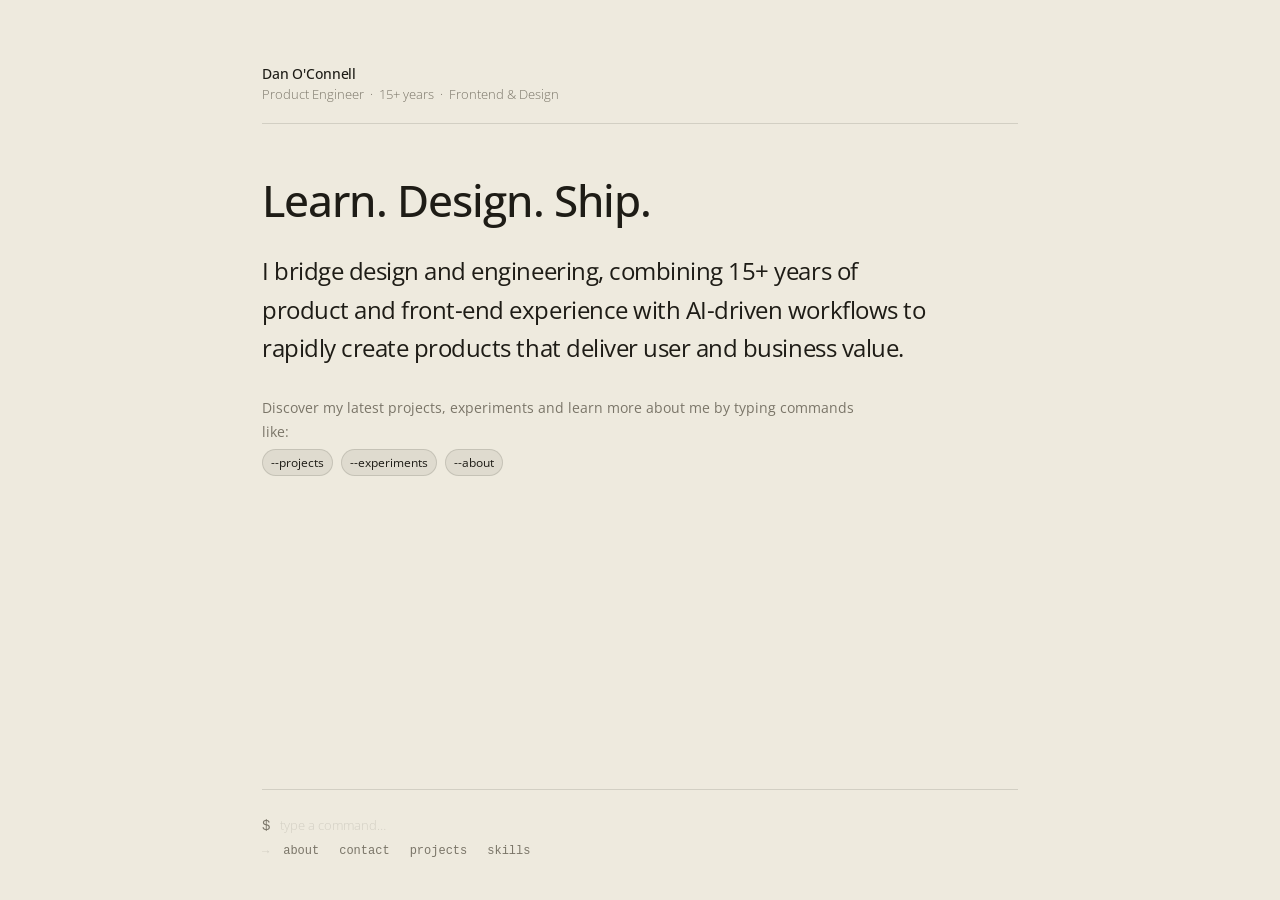
==== index.html @ a22f79bf "Initial commit Co-Authored-By: Claude Sonnet 4.6 (1M context) <noreply@anthropic.com>" ====
<!DOCTYPE html>
<html lang="en">
<head>
<meta charset="UTF-8">
<meta name="viewport" content="width=device-width, initial-scale=1.0">
<title>Dan O'Connell — Product Engineer</title>
<link rel="preconnect" href="https://fonts.googleapis.com">
<link rel="preconnect" href="https://fonts.gstatic.com" crossorigin>
<link href="https://fonts.googleapis.com/css2?family=Playfair+Display:ital,wght@0,400;1,400&family=Open+Sans:wght@300;400;500&display=block" rel="stylesheet">
<link rel="stylesheet" href="style.css">
</head>
<body>
<div id="app">

  <div id="content">
    <div id="site-header">
      <div class="h-name">Dan O'Connell</div>
      <div class="h-meta">Product Engineer &nbsp;·&nbsp; 15+ years &nbsp;·&nbsp; Frontend &amp; Design</div>
    </div>

    <!-- Intro — content injected from --intro.md via JS -->
    <div id="hero-text"></div>

    <!-- Revealed sections -->
    <div id="feed"></div>
  </div>

  <!-- Prompt — always at bottom -->
  <div id="prompt-section">
    <div class="prompt-row">
      <span class="prompt-chr">$</span>
      <input id="cmd-input" type="text" autocomplete="off" spellcheck="false" placeholder="type a command…">
    </div>
    <div class="prompt-sugs" id="prompt-sugs">
      <span class="arrow">→</span>
    </div>
  </div>

</div>

<script src="content.js"></script>
<script src="main.js"></script>
</body>
</html>
---- style.css ----
*, *::before, *::after { margin: 0; padding: 0; box-sizing: border-box; }

:root {
  --bg:        #eeeade;
  --ink:       #1e1c16;
  --ink-mid:   #7a7568;
  --ink-faint: rgba(30,28,22,0.13);
  --ink-ghost: rgba(30,28,22,0.07);
  --serif:     'Playfair Display', Georgia, serif;
  --sans:      'Open Sans', system-ui, sans-serif;
  --mono:      'Courier New', monospace;
}

html, body {
  height: 100%;
  overflow: hidden;
  background: var(--bg);
  color: var(--ink);
  font-family: var(--sans);
  -webkit-font-smoothing: antialiased;
}

/* ─── TYPOGRAPHY ──────────────────────────────────────────────── */

h1 {
  font-family: var(--sans);
  font-size: clamp(42px, 6vw, 44px);
  font-weight: 500;
  line-height: 1.1;
  letter-spacing: -0.02em;
  color: var(--ink);
  margin-bottom: 28px;
}

h2 {
  font-family: var(--sans);
  font-size: clamp(20px, 2.6vw, 24px);
  font-weight: 400;
  line-height: 1.6;
  letter-spacing: -0.02em;
  color: var(--ink);
  max-width: 680px;
  margin-bottom: 28px;
}

h2 em { font-style: italic; }

h3 {
  font-family: var(--sans);
  font-size: 11px;
  font-weight: 400;
  color: var(--ink-mid);
  letter-spacing: 0.08em;
  text-transform: uppercase;
  margin-top: 24px;
  margin-bottom: 8px;
}

h3:first-child { margin-top: 0; }

h4, h5, h6 {
  font-family: var(--sans);
  font-size: 13px;
  font-weight: 500;
  color: var(--ink);
  margin-bottom: 6px;
}

p {
  font-family: var(--sans);
  font-size: 14px;
  font-weight: 400;
  color: var(--ink-mid);
  line-height: 1.75;
  max-width: 620px;
}

blockquote {
  border-left: 2px solid var(--ink-faint);
  padding-left: 16px;
  margin-bottom: 24px;
}

blockquote p {
  color: var(--ink-mid);
  font-style: italic;
}

/* ─── ROOT LAYOUT ─────────────────────────────────────────────
   Single fixed-height column. Never grows beyond 100vh.       */
#app {
  height: 100vh;
  display: flex;
  flex-direction: column;
  max-width: 860px;
  width: 100%;
  margin: 0 auto;
  padding: 0 52px;
}

/* ─── CONTENT AREA ────────────────────────────────────────────
   Fills the space between header and prompt.
   Scrolls internally — never resizes the outer frame.         */
#content {
  flex: 1;
  min-height: 0;
  overflow-y: auto;
  display: flex;
  flex-direction: column;
  padding-top: 64px;
}

#content::-webkit-scrollbar { width: 0; }

/* ─── SITE HEADER ─────────────────────────────────────────── */
#site-header {
  flex-shrink: 0;
  min-height: 60px;
  border-bottom: 1px solid var(--ink-faint);
  padding: 0 0 20px;
}

.h-name { font-size: 14px; font-weight: 500; letter-spacing: -0.01em; }
.h-meta { font-size: 13px; font-weight: 300; color: var(--ink-mid); margin-top: 2px; }

/* ─── HERO TEXT ───────────────────────────────────────────────
   Fills remaining content space, sits at the top.             */
#hero-text {
  flex: 1;
  display: flex;
  flex-direction: column;
  justify-content: flex-start;
  padding: 52px 0 32px;
}

/* ─── FEED ────────────────────────────────────────────────────
   Sections append here as commands run.                        */
#feed {
  display: none;
  flex-direction: column;
  gap: 72px;
  padding: 48px 0 40px;
}

#feed.active { display: flex; }

.entry { opacity: 1; }

.entry-prompt {
  font-family: var(--mono);
  font-size: 13px;
  color: var(--ink-mid);
  margin-bottom: 28px;
  display: flex;
  gap: 8px;
}

.entry-prompt .chr { color: var(--ink-faint); }
.entry-prompt .cmd { color: var(--ink); }

/* ─── PROMPT SECTION ──────────────────────────────────────────
   Always at the bottom. Generous padding so it breathes.      */
#prompt-section {
  flex-shrink: 0;
  border-top: 1px solid var(--ink-faint);
  padding: 28px 0 40px;
}

.prompt-row {
  display: flex;
  align-items: center;
  gap: 10px;
  margin-bottom: 10px;
}

.prompt-chr {
  font-family: var(--mono);
  font-size: 14px;
  color: var(--ink-mid);
  user-select: none;
  flex-shrink: 0;
}

#cmd-input {
  flex: 1;
  background: none;
  border: none;
  outline: none;
  font-family: var(--mono);
  font-size: 14px;
  color: var(--ink);
  caret-color: var(--ink);
  min-width: 0;
}

#cmd-input::placeholder {
  font-family: var(--sans);
  font-size: 13px;
  font-weight: 300;
  color: var(--ink-faint);
}

.prompt-sugs {
  display: flex;
  align-items: center;
  font-family: var(--mono);
  font-size: 12px;
}

.prompt-sugs .arrow {
  color: var(--ink-faint);
  margin-right: 14px;
  user-select: none;
}

.sug {
  all: unset;
  cursor: pointer;
  font-family: var(--mono);
  font-size: 12px;
  color: var(--ink-mid);
  margin-right: 20px;
  padding-bottom: 1px;
  border-bottom: 1px solid transparent;
  transition: color 0.15s, border-color 0.15s;
}

.sug:hover { color: var(--ink); border-bottom-color: var(--ink-mid); }

.sug.used {
  color: var(--ink-faint);
  pointer-events: none;
  text-decoration: line-through;
  text-decoration-color: var(--ink-faint);
}

/* --command links in prose */
.cmd-chip {
  background-color: var(--ink-ghost);
  border: 1px solid var(--ink-faint);
  color: var(--ink);
  display: inline-flex;
  border-radius: 24px;
  font-family: var(--sans);
  font-size: 12px;
  margin: 4px 8px 0 0;
  padding: 2px 8px;
  cursor: pointer;
  transition: color 0.15s, border-color 0.15s;
}


/* ─── ANIMATIONS ──────────────────────────────────────────── */
@keyframes fadeIn {
  from { opacity: 0; transform: translateY(5px); }
  to   { opacity: 1; transform: none; }
}

.anim { opacity: 0; animation: fadeIn 0.4s ease forwards; }

@keyframes pulse { 0%,100%{opacity:1} 50%{opacity:0.3} }

/* ─── CONTENT LAYOUT ──────────────────────────────────────── */
.rows { border-top: 1px solid var(--ink-faint); }

.row {
  display: grid;
  grid-template-columns: 1fr auto;
  gap: 16px;
  padding: 13px 0;
  border-bottom: 1px solid var(--ink-faint);
  align-items: start;
}

.row .left  { font-size: 14px; font-weight: 400; color: var(--ink); }
.row .sub   { font-size: 13px; font-weight: 300; color: var(--ink-mid); margin-top: 3px; line-height: 1.6; }
.row .right { font-size: 13px; font-weight: 300; color: var(--ink-mid); white-space: nowrap; padding-top: 1px; }

.tags { display: flex; flex-wrap: wrap; gap: 4px; margin-top: 8px; }
.tag  { font-size: 11px; color: var(--ink-mid); border: 1px solid var(--ink-faint); padding: 1px 6px; border-radius: 2px; }

/* h3 (skill group label) followed by a table gets equal-column rows */
h3 + .rows .row { grid-template-columns: 1fr 1fr; }
h3 + .rows .row .right {
  padding-left: 16px;
  border-left: 1px solid var(--ink-faint);
  white-space: normal;
  font-size: 14px;
  padding-top: 0;
}

.img-grid { display: grid; grid-template-columns: 1fr 1fr; gap: 14px; margin-bottom: 28px; }

.img-wrap {
  aspect-ratio: 4/3;
  overflow: hidden;
  border-radius: 5px;
  background: var(--ink-ghost);
  margin-bottom: 10px;
}

.img-wrap img {
  width: 100%; height: 100%; object-fit: cover; display: block;
  filter: saturate(0.88); transition: filter 0.3s;
}

.img-wrap img:hover { filter: saturate(1.05); }
.img-title { font-size: 13px; font-weight: 400; color: var(--ink); }
.img-meta  { font-size: 12px; font-weight: 300; color: var(--ink-mid); margin-top: 2px; }

.contact-rows { border-top: 1px solid var(--ink-faint); }
.contact-row {
  display: grid;
  grid-template-columns: 90px 1fr;
  gap: 16px;
  padding: 12px 0;
  border-bottom: 1px solid var(--ink-faint);
  align-items: baseline;
}
.ck { font-size: 13px; font-weight: 300; color: var(--ink-mid); }
.cv { font-size: 14px; font-weight: 400; color: var(--ink); text-decoration: none; }
.cv:hover { text-decoration: underline; text-underline-offset: 3px; }

.avail { margin-top: 20px; display: flex; align-items: center; gap: 8px; font-size: 13px; font-weight: 300; color: #3a7a5a; }
.avail-dot { width: 6px; height: 6px; border-radius: 50%; background: #3a7a5a; flex-shrink: 0; animation: pulse 2s ease-in-out infinite; }
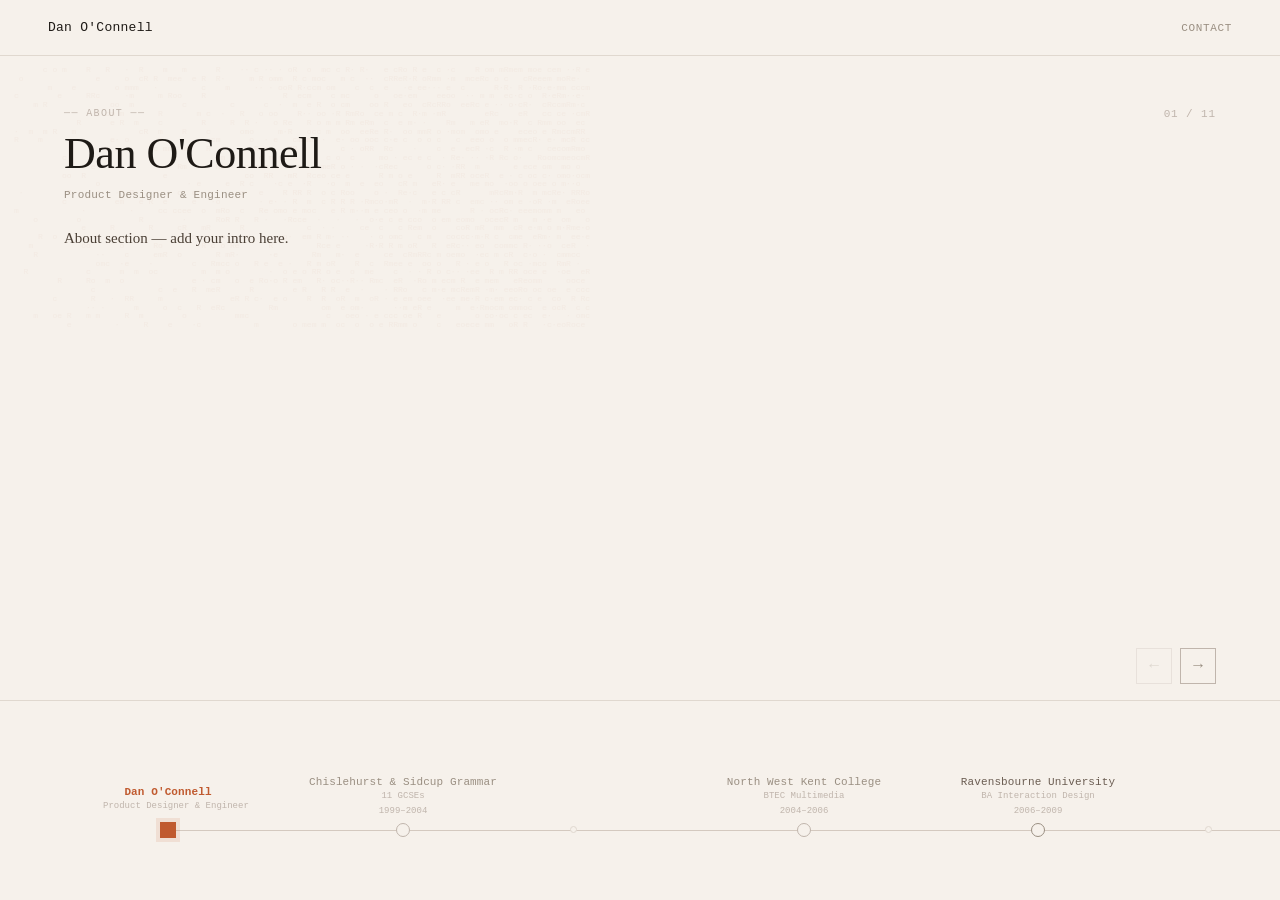
==== commit 6f0d45b2: "Rename theme-ascii to index.html, remove unused files Co-Authored-By: Claude Sonnet 4.6 (1M context)" ====
--- a/index.html
+++ b/index.html
@@ -3,42 +3,1010 @@
 <head>
 <meta charset="UTF-8">
 <meta name="viewport" content="width=device-width, initial-scale=1.0">
-<title>Dan O'Connell — Product Engineer</title>
-<link rel="preconnect" href="https://fonts.googleapis.com">
-<link rel="preconnect" href="https://fonts.gstatic.com" crossorigin>
-<link href="https://fonts.googleapis.com/css2?family=Playfair+Display:ital,wght@0,400;1,400&family=Open+Sans:wght@300;400;500&display=block" rel="stylesheet">
-<link rel="stylesheet" href="style.css">
+<title>Portfolio — Career Timeline</title>
+<style>
+* { box-sizing: border-box; margin: 0; padding: 0; }
+
+body {
+  font-family: 'Courier New', Courier, monospace;
+  background: #f6f1eb;
+  color: #1e1a16;
+  height: 100dvh;
+  display: flex;
+  flex-direction: column;
+  overflow: hidden;
+  transition: background 0.5s ease;
+}
+
+/* ─────────────────────────── HEADER ─────────────────────────── */
+
+.site-header {
+  display: flex;
+  align-items: center;
+  justify-content: space-between;
+  padding: 0 48px;
+  height: 56px;
+  border-bottom: 1px solid #e0d8cf;
+  background: #f6f1eb;
+  flex-shrink: 0;
+}
+.header-name {
+  font-family: 'Courier New', Courier, monospace;
+  font-size: 13px;
+  font-weight: 400;
+  letter-spacing: 0.02em;
+  color: #1e1a16;
+}
+.header-nav { display: flex; gap: 28px; }
+.header-nav a {
+  font-family: 'Courier New', Courier, monospace;
+  font-size: 11px;
+  color: #9a8f82;
+  text-decoration: none;
+  text-transform: uppercase;
+  letter-spacing: 0.06em;
+  transition: color 0.15s;
+}
+.header-nav a:hover { color: #c05a2f; }
+
+/* ─────────────────────────── CONTENT AREA ─────────────────────────── */
+
+.content-area {
+  flex: 1;
+  position: relative;
+  min-height: 0;
+  overflow: hidden;
+  background: #f6f1eb;
+  transition: background 0.5s ease;
+}
+
+/* ─────────────────────────── CONTENT PANE ─────────────────────────── */
+
+.content-pane {
+  position: relative;
+  z-index: 1;
+  height: 100%;
+  display: flex;
+  flex-direction: column;
+  justify-content: flex-start;
+  padding: 52px 64px 24px;
+  overflow: hidden;
+}
+
+.ascii-texture {
+  position: absolute;
+  top: 0;
+  left: 0;
+  right: 0;
+  bottom: 0;
+  opacity: 0.04;
+  color: #c05a2f;
+  font-family: 'Courier New', Courier, monospace;
+  font-size: 8px;
+  line-height: 1.1;
+  pointer-events: none;
+  z-index: 0;
+  overflow: hidden;
+  white-space: pre;
+  padding: 10px 14px;
+}
+
+.content-inner {
+  position: relative;
+  z-index: 1;
+}
+
+/* Milestone counter — top-right of content area */
+.milestone-counter {
+  position: absolute;
+  top: 52px;
+  right: 64px;
+  font-family: 'Courier New', Courier, monospace;
+  font-size: 11px;
+  color: #c0b5ac;
+  letter-spacing: 0.08em;
+  z-index: 2;
+  pointer-events: none;
+}
+
+/* Full-frame ASCII flash overlay */
+.ascii-flash {
+  position: absolute;
+  inset: 0;
+  z-index: 20;
+  font-family: 'Courier New', Courier, monospace;
+  font-size: 8px;
+  line-height: 1.1;
+  white-space: pre;
+  padding: 10px 14px;
+  color: #c05a2f;
+  opacity: 0;
+  pointer-events: none;
+  transition: opacity 0.07s ease;
+  overflow: hidden;
+}
+
+/* Category tag */
+.content-category {
+  font-family: 'Courier New', Courier, monospace;
+  font-size: 10px;
+  color: #c0b5ac;
+  letter-spacing: 0.14em;
+  text-transform: uppercase;
+  margin-bottom: 12px;
+}
+
+.content-parent {
+  font-family: 'Courier New', Courier, monospace;
+  font-size: 11px;
+  text-transform: uppercase;
+  letter-spacing: 0.09em;
+  color: #c05a2f;
+  margin-bottom: 14px;
+}
+
+.content-title {
+  font-family: Georgia, 'Times New Roman', serif;
+  font-size: 44px;
+  font-weight: 400;
+  letter-spacing: -0.01em;
+  line-height: 1.05;
+  color: #1e1a16;
+}
+
+.content-meta {
+  font-family: 'Courier New', Courier, monospace;
+  font-size: 11px;
+  color: #9a8f82;
+  margin-top: 12px;
+  letter-spacing: 0.02em;
+}
+
+.content-summary {
+  font-family: Georgia, 'Times New Roman', serif;
+  font-size: 15px;
+  color: #4a3f35;
+  line-height: 1.8;
+  margin-top: 24px;
+  max-width: 560px;
+}
+
+/* ─────────────────────────── TIMELINE NAV ─────────────────────────── */
+
+.timeline-nav {
+  display: flex;
+  justify-content: flex-end;
+  gap: 8px;
+  padding: 0 64px 16px;
+  flex-shrink: 0;
+  background: #f6f1eb;
+}
+
+.nav-btn {
+  width: 36px;
+  height: 36px;
+  border: 1px solid #c0b5ac;
+  background: none;
+  cursor: pointer;
+  font-family: 'Courier New', Courier, monospace;
+  font-size: 16px;
+  color: #9a8f82;
+  border-radius: 0;
+  display: flex;
+  align-items: center;
+  justify-content: center;
+  transition: border-color 0.15s, color 0.15s;
+  line-height: 1;
+}
+.nav-btn:hover:not(:disabled) { border-color: #c05a2f; color: #c05a2f; }
+.nav-btn:disabled { opacity: 0.25; cursor: default; }
+
+/* ─────────────────────────── TIMELINE PANE ─────────────────────────── */
+
+.timeline-pane {
+  height: 200px;
+  border-top: 1px solid #e0d8cf;
+  background: #f6f1eb;
+  flex-shrink: 0;
+  overflow: hidden;
+  display: flex;
+}
+
+.ov-scroll {
+  flex: 1;
+  overflow-x: auto;
+  overflow-y: hidden;
+  padding: 0 calc(100vw - 240px) 0 160px;
+  display: flex;
+  align-items: center;
+  scrollbar-width: thin;
+  scrollbar-color: #e0d8cf transparent;
+}
+.ov-scroll::-webkit-scrollbar { height: 4px; }
+.ov-scroll::-webkit-scrollbar-track { background: transparent; }
+.ov-scroll::-webkit-scrollbar-thumb { background: #e0d8cf; border-radius: 0; }
+
+/*
+  LABEL_H = 60px, DOT_RADIUS = 7px → LINE_Y = 67px
+*/
+.ov-track {
+  display: flex;
+  align-items: flex-start;
+  position: relative;
+  min-width: max-content;
+}
+
+.ov-track::before {
+  content: '';
+  position: absolute;
+  top: 67px;
+  left: 0; right: 0;
+  height: 1px;
+  background: #d4c9bf;
+}
+
+.ov-gap { width: 220px; flex-shrink: 0; }
+.ov-gap--sub { width: 160px; }
+
+.ov-col {
+  display: flex;
+  flex-direction: column;
+  align-items: center;
+  padding-top: 60px;
+  position: relative;
+  cursor: pointer;
+}
+.ov-col:hover .node-name { color: #1e1a16; }
+
+.node-above {
+  position: absolute;
+  top: 0;
+  height: 60px;
+  width: max-content;
+  max-width: 160px;
+  display: flex;
+  flex-direction: column;
+  justify-content: flex-end;
+  align-items: center;
+  padding-bottom: 7px;
+  text-align: center;
+  pointer-events: none;
+}
+
+.node-name {
+  font-family: 'Courier New', Courier, monospace;
+  font-size: 11px;
+  font-weight: 400;
+  color: #3a3028;
+  white-space: nowrap;
+  transition: color 0.15s;
+  line-height: 1.2;
+  letter-spacing: 0.01em;
+}
+.node-name.minor  { color: #9a8f82; }
+.node-name.medium { color: #6b5d52; }
+.node-name.sub    { font-weight: 400; color: #c0b5ac; font-size: 10px; }
+
+.node-tagline {
+  font-family: 'Courier New', Courier, monospace;
+  font-size: 9px;
+  color: #c0b5ac;
+  margin-top: 2px;
+  line-height: 1.3;
+  text-align: center;
+  max-width: 130px;
+  white-space: nowrap;
+}
+
+.node-years {
+  font-family: 'Courier New', Courier, monospace;
+  font-size: 9px;
+  color: #c0b5ac;
+  margin-top: 3px;
+  white-space: nowrap;
+}
+
+/* ── Progress line ── */
+
+.track-progress {
+  position: absolute;
+  top: 67px;
+  left: 0;
+  height: 1px;
+  width: 0;
+  background: #c05a2f;
+  border-radius: 0;
+  transition: width 0.55s cubic-bezier(0.16, 1, 0.3, 1);
+  pointer-events: none;
+  z-index: 2;
+}
+
+/* ── Dots ── */
+
+.ov-dot {
+  width: 14px; height: 14px;
+  border-radius: 50%;
+  background: #f6f1eb;
+  border: 1.5px solid #c0b5ac;
+  z-index: 1;
+  flex-shrink: 0;
+  transition: border-color 0.15s, background 0.15s, box-shadow 0.15s, border-radius 0.15s;
+}
+.ov-dot.medium { border-color: #9a8f82; }
+.ov-dot.major {
+  width: 16px; height: 16px;
+  border-color: #6b5d52;
+  border-width: 2px;
+  margin-top: -1px;
+}
+.ov-dot.sub {
+  width: 7px; height: 7px;
+  border-color: #e0d8cf;
+  margin-top: 3px;
+}
+
+/* ── Active state ── */
+
+.ov-dot.active {
+  background: #c05a2f !important;
+  border-color: #c05a2f !important;
+  box-shadow: 0 0 0 4px rgba(192, 90, 47, 0.12);
+}
+.ov-dot.sub.active {
+  background: #c05a2f !important;
+  border-color: #c05a2f !important;
+  box-shadow: 0 0 0 3px rgba(192, 90, 47, 0.10);
+}
+.ov-dot.major.active {
+  border-radius: 0 !important;
+}
+.ov-col.active .node-name { color: #c05a2f !important; font-weight: 600; }
+
+/* ── Sub-node: label hidden until hover or active ── */
+
+.ov-col--sub .node-above {
+  opacity: 0;
+  transition: opacity 0.15s;
+}
+.ov-col--sub:hover .node-above,
+.ov-col--sub.active .node-above { opacity: 1; }
+
+/* ─────────────────────────── OVERLAY ─────────────────────────── */
+
+.overlay {
+  position: fixed; inset: 0;
+  background: #f6f1eb;
+  z-index: 100;
+  display: flex; flex-direction: column;
+  transform: translateY(100%);
+  transition: transform 0.35s cubic-bezier(0.16, 1, 0.3, 1);
+}
+.overlay.open { transform: translateY(0); }
+.overlay-header {
+  padding: 24px 48px;
+  border-bottom: 1px solid #e0d8cf;
+  display: flex; align-items: center; gap: 20px;
+  flex-shrink: 0;
+}
+.ol-back {
+  background: none;
+  border: none;
+  font-family: 'Courier New', Courier, monospace;
+  font-size: 12px;
+  color: #9a8f82;
+  cursor: pointer;
+  transition: color 0.15s;
+  text-transform: uppercase;
+  letter-spacing: 0.05em;
+}
+.ol-back:hover { color: #c05a2f; }
+.ol-title {
+  font-family: Georgia, 'Times New Roman', serif;
+  font-size: 22px;
+  font-weight: 400;
+  color: #1e1a16;
+}
+.overlay-body { flex: 1; padding: 48px; max-width: 760px; overflow-y: auto; }
+.ol-parent {
+  font-family: 'Courier New', Courier, monospace;
+  font-size: 11px;
+  text-transform: uppercase;
+  letter-spacing: 0.08em;
+  color: #c05a2f;
+  margin-bottom: 20px;
+}
+.ol-brief {
+  font-family: Georgia, 'Times New Roman', serif;
+  font-size: 16px;
+  color: #4a3f35;
+  line-height: 1.8;
+}
+
+/* ─────────────────────────── MOBILE ─────────────────────────── */
+
+@media (max-width: 768px) {
+  .milestone-counter { display: none; }
+  .content-pane { padding: 40px 24px 24px; justify-content: flex-start; height: 100%; }
+  .timeline-nav { padding: 0 24px 12px; }
+  .content-title { font-size: 28px; }
+  .timeline-pane { height: auto; min-height: 180px; }
+  .ov-scroll { padding: 0 calc(100dvw - 240px) 0 160px; }
+  .site-header { padding: 0 24px; }
+  .overlay-body { padding: 32px 24px; }
+  .overlay-header { padding: 18px 24px; }
+}
+</style>
 </head>
 <body>
-<div id="app">
-
-  <div id="content">
-    <div id="site-header">
-      <div class="h-name">Dan O'Connell</div>
-      <div class="h-meta">Product Engineer &nbsp;·&nbsp; 15+ years &nbsp;·&nbsp; Frontend &amp; Design</div>
-    </div>
-
-    <!-- Intro — content injected from --intro.md via JS -->
-    <div id="hero-text"></div>
-
-    <!-- Revealed sections -->
-    <div id="feed"></div>
+
+<!-- ─── HEADER ─── -->
+<header class="site-header">
+  <div class="header-name">Dan O'Connell</div>
+  <nav class="header-nav">
+    <a href="#">Contact</a>
+  </nav>
+</header>
+
+<!-- ─── CONTENT AREA ─── -->
+<div class="content-area">
+
+  <!-- Milestone counter -->
+  <div class="milestone-counter" id="milestone-counter">01 / 11</div>
+
+  <!-- Content pane -->
+  <div class="content-pane" id="content-pane">
+    <pre class="ascii-texture" id="ascii-texture"></pre>
+    <div class="content-inner" id="content-inner"></div>
   </div>
 
-  <!-- Prompt — always at bottom -->
-  <div id="prompt-section">
-    <div class="prompt-row">
-      <span class="prompt-chr">$</span>
-      <input id="cmd-input" type="text" autocomplete="off" spellcheck="false" placeholder="type a command…">
-    </div>
-    <div class="prompt-sugs" id="prompt-sugs">
-      <span class="arrow">→</span>
-    </div>
+</div>
+
+<!-- ─── TIMELINE NAV ─── -->
+<div class="timeline-nav">
+  <button class="nav-btn" id="btn-prev" onclick="prev()" aria-label="Previous">←</button>
+  <button class="nav-btn" id="btn-next" onclick="next()" aria-label="Next">→</button>
+</div>
+
+<!-- ─── TIMELINE PANE ─── -->
+<div class="timeline-pane">
+  <div class="ov-scroll" id="ov-scroll">
+    <div class="ov-track" id="ov-track"></div>
   </div>
-
 </div>
 
-<script src="content.js"></script>
-<script src="main.js"></script>
+<!-- ─── OVERLAY ─── -->
+<div class="overlay" id="overlay">
+  <div class="overlay-header">
+    <button class="ol-back" onclick="closeOverlay()">← Back</button>
+    <span class="ol-title" id="ol-title"></span>
+  </div>
+  <div class="overlay-body">
+    <div class="ol-parent" id="ol-parent"></div>
+    <p class="ol-brief" id="ol-brief"></p>
+  </div>
+</div>
+
+<script>
+const milestones = [
+  {
+    id: 'about',
+    label: 'Dan O\'Connell', years: '', type: 'major',
+    tagline: 'Product Designer & Engineer',
+    summary: 'About section — add your intro here.',
+    projects: []
+  },
+  {
+    id: 'school',
+    label: 'Chislehurst & Sidcup Grammar', years: '1999–2004', type: 'minor',
+    tagline: '11 GCSEs',
+    summary: 'Chislehurst and Sidcup Grammar School, Sidcup, London. 11 GCSEs.',
+    projects: [
+      {
+        id: 'school-p1',
+        label: 'Creative & hands-on subjects', year: '1999–2004',
+        brief: 'Realised I preferred creative subjects and hands-on learning over more academic ones — an early signal of where things were heading.'
+      }
+    ]
+  },
+  {
+    id: 'college',
+    label: 'North West Kent College', years: '2004–2006', type: 'minor',
+    tagline: 'BTEC Multimedia',
+    summary: 'North West Kent College, Dartford, Kent. BTEC Multimedia — first real exposure to web design, motion graphics, and digital production.',
+    projects: []
+  },
+  {
+    id: 'uni',
+    label: 'Ravensbourne University', years: '2006–2009', type: 'medium',
+    tagline: 'BA Interaction Design',
+    summary: 'Ravensbourne University, Greenwich, London. BA Interaction Design — where design thinking and web craft came together properly for the first time.',
+    projects: [
+      {
+        id: 'uni-p1',
+        label: 'Arduino tinkering', year: '2006–2009',
+        brief: 'Got a hankering for hands-on making — built projects with Arduino including an interactive musical instrument and a giant physical/digital game of Pong.'
+      }
+    ]
+  },
+  {
+    id: 'internship',
+    label: 'Nebulo Strata', years: '2010', type: 'minor',
+    tagline: 'Web Designer',
+    summary: 'Web designer at Nebulo Strata, Sandling, Kent. First professional role — real briefs, real clients, real deadlines.',
+    projects: [
+      {
+        id: 'internship-p1',
+        label: 'WordPress for small businesses', year: '2010',
+        brief: 'Learned to design and develop WordPress sites for small businesses — first time building things that real people and real organisations actually depended on.'
+      }
+    ]
+  },
+  {
+    id: 'job1',
+    label: 'Bostock & Pollitt', years: '2010–2012', type: 'medium',
+    tagline: 'Front End Developer',
+    summary: 'First full-time frontend role in London. Building and shipping for real products in a fast-moving environment.',
+    projects: [
+      {
+        id: 'job1-p1',
+        label: 'Working with bigger clients', year: '2010–2012',
+        brief: 'Learned to work with larger enterprise clients like BT — navigating bigger stakeholder structures, longer feedback cycles, and higher-stakes deliverables.'
+      },
+      {
+        id: 'job1-p2',
+        label: 'Responsive design', year: '2010–2012',
+        brief: 'Adopted responsive design at a time when it was genuinely innovative — fluid grids, media queries, and device-agnostic thinking before it became the default.'
+      }
+    ]
+  },
+  {
+    id: 'job2',
+    label: 'Jamie Oliver', years: '2012–2013', type: 'medium',
+    tagline: 'Front End Developer / Designer',
+    summary: 'Straddling the line between design and development — building interfaces and shaping the visual direction behind them.',
+    projects: []
+  },
+  {
+    id: 'freelance',
+    label: 'Freelance', years: '2013–2014', type: 'minor',
+    tagline: 'Design & Development',
+    summary: 'Independent design and development work across London. Varied engagements — the freedom and accountability of owning the full thing.',
+    projects: []
+  },
+  {
+    id: 'bijenkorf',
+    label: 'de Bijenkorf', years: '2014–2018', type: 'major',
+    tagline: 'UX Engineer',
+    summary: 'UX Engineer at de Bijenkorf, Amsterdam — one of the Netherlands\' most iconic department store brands. Working at the intersection of design systems, UX, and frontend engineering.',
+    projects: [
+      {
+        id: 'bijenkorf-p1',
+        label: 'Scrum & project management', year: '2014–2018',
+        brief: 'Learned project management methodologies including Scrum — first real experience working within structured agile cycles and cross-functional product teams.'
+      },
+      {
+        id: 'bijenkorf-p2',
+        label: 'Scaling up the product', year: '2014–2018',
+        brief: 'Experienced the product scaling significantly — growing in complexity, user base, and team size, and learning how to design and build systems that hold up under that pressure.'
+      },
+      {
+        id: 'bijenkorf-p3',
+        label: 'Design systems', year: '2014–2018',
+        brief: 'First deep involvement in design systems thinking — building shared patterns and components that scaled across teams and reduced duplication across the product.'
+      }
+    ]
+  },
+  {
+    id: 'wpp',
+    label: 'WPP', years: '2018–Present', type: 'major',
+    tagline: 'Product Designer',
+    summary: 'Product Designer at WPP, across Eindhoven, Netherlands and London. Working within one of the world\'s largest creative organisations on product design at scale.',
+    projects: [
+      {
+        id: 'wpp-p1',
+        label: 'Startup to acquisition', year: '2018–Present',
+        brief: 'Joined as sole designer at a startup and helped build it to a point where it was successfully acquired by WPP — experiencing the full arc from scrappy to scaled.'
+      },
+      {
+        id: 'wpp-p2',
+        label: 'Larger design org', year: '2018–Present',
+        brief: 'Transitioned into working as part of a larger design organisation — adapting to new structures, collaborative rituals, and the challenge of staying aligned at scale.'
+      },
+      {
+        id: 'wpp-p3',
+        label: 'AI & engineering crossover', year: '2018–Present',
+        brief: 'Leaned into the intersection of design, AI, and engineering — adopting new AI tooling early and applying a strong technical foundation to shape how the team builds and ships.'
+      }
+    ]
+  },
+  {
+    id: 'opportunity',
+    label: 'What\'s Next', years: '2026', type: 'major',
+    tagline: 'Open to new opportunities',
+    summary: 'Looking for a new opportunity — add details about what you\'re looking for here.',
+    projects: []
+  }
+];
+
+// ─── Category + background mapping ───
+
+const MILESTONE_CATEGORY = {
+  about:       'ABOUT',
+  school:      'EDUCATION',
+  college:     'EDUCATION',
+  uni:         'EDUCATION',
+  internship:  'WORK',
+  job1:        'WORK',
+  job2:        'WORK',
+  freelance:   'FREELANCE',
+  bijenkorf:   'WORK',
+  wpp:         'WORK',
+  opportunity: 'OPEN TO WORK'
+};
+
+const CATEGORY_BG = {
+  'ABOUT':        '#f6f1eb',
+  'EDUCATION':    '#f0ece5',
+  'WORK':         '#f4ede2',
+  'FREELANCE':    '#f7f3ec',
+  'OPEN TO WORK': '#f2ebe0'
+};
+
+// ─── ASCII texture generation ───
+
+function generateAsciiTexture() {
+  const chars = ['o', 'e', 'm', 'R', 'c', '·'];
+  const width = 120;
+  const rows = 30;
+  let result = '';
+  for (let r = 0; r < rows; r++) {
+    let line = '';
+    for (let c = 0; c < width; c++) {
+      // Sparse on the left, denser toward the right
+      const density = 0.08 + (c / width) * 0.62;
+      line += Math.random() < density
+        ? chars[Math.floor(Math.random() * chars.length)]
+        : ' ';
+    }
+    result += line + '\n';
+  }
+  return result;
+}
+
+document.getElementById('ascii-texture').textContent = generateAsciiTexture();
+
+// ─── Dense ASCII for full-frame flash ───
+
+function generateAsciiFlash() {
+  const chars = ['o','e','m','R','c','·','#','%','&','+','~','/','\\'];
+  const width = 150, rows = 45;
+  let out = '';
+  for (let r = 0; r < rows; r++) {
+    let line = '';
+    for (let c = 0; c < width; c++) {
+      line += chars[Math.floor(Math.random() * chars.length)];
+    }
+    out += line + '\n';
+  }
+  return out;
+}
+
+function triggerAsciiFlash(targetBg, callback) {
+  document.querySelectorAll('.ascii-flash').forEach(el => el.remove());
+  const area = document.querySelector('.content-area');
+  const flash = document.createElement('div');
+  flash.className = 'ascii-flash';
+  flash.style.background = targetBg;
+  flash.textContent = generateAsciiFlash();
+  area.appendChild(flash);
+
+  requestAnimationFrame(() => {
+    flash.style.opacity = '1';
+    setTimeout(() => {
+      if (callback) callback();
+      setTimeout(() => {
+        flash.style.opacity = '0';
+        setTimeout(() => flash.remove(), 120);
+      }, 80);
+    }, 90);
+  });
+}
+
+// ─── Background + counter + category updates ───
+
+function updateBackground(milestone) {
+  const cat = MILESTONE_CATEGORY[milestone.id] || 'WORK';
+  const bg  = CATEGORY_BG[cat] || '#f6f1eb';
+  document.body.style.background = bg;
+  document.querySelector('.content-area').style.background    = bg;
+  document.querySelector('.site-header').style.background     = bg;
+  document.querySelector('.timeline-pane').style.background   = bg;
+  document.querySelector('.timeline-nav').style.background    = bg;
+}
+
+function updateCounter(milestone) {
+  const el = document.getElementById('milestone-counter');
+  if (!el) return;
+  const idx   = milestones.indexOf(milestone) + 1;
+  const total = milestones.length;
+  const text  = `${String(idx).padStart(2,'0')} / ${String(total).padStart(2,'0')}`;
+  scramble(el, text, 180);
+}
+
+// ─── ASCII dissolve / scramble transition ───
+
+function scramble(element, newText, duration) {
+  const noiseChars = '!@#$%&*·░▒▓';
+  const totalFrames = 14;
+  const frameInterval = duration / totalFrames;
+  let frame = 0;
+
+  // Seed with fully scrambled text matching the target length
+  element.textContent = newText.split('').map(ch =>
+    ch === ' ' ? ' ' : noiseChars[Math.floor(Math.random() * noiseChars.length)]
+  ).join('');
+
+  const tick = setInterval(() => {
+    frame++;
+    const resolved = Math.floor((frame / totalFrames) * newText.length);
+    element.textContent = newText.split('').map((ch, i) => {
+      if (ch === ' ') return ' ';
+      if (i < resolved) return ch;
+      return noiseChars[Math.floor(Math.random() * noiseChars.length)];
+    }).join('');
+
+    if (frame >= totalFrames) {
+      clearInterval(tick);
+      element.textContent = newText;
+    }
+  }, frameInterval);
+}
+
+// ─── Node registry ───
+
+const nodes = []; // {col, dot, item: {milestone, project?}}
+let activeNode = null;
+let isFirstLoad = true;
+
+// ─── Build timeline track ───
+
+function buildOverview() {
+  const track = document.getElementById('ov-track');
+
+  const progress = document.createElement('div');
+  progress.className = 'track-progress';
+  progress.id = 'track-progress';
+  track.appendChild(progress);
+
+  milestones.forEach((m, i) => {
+    if (i > 0) {
+      const g = document.createElement('div');
+      g.className = 'ov-gap';
+      track.appendChild(g);
+    }
+
+    const col = document.createElement('div');
+    col.className = 'ov-col';
+    const item = { milestone: m, project: null };
+    col.onclick = () => setActive(item);
+
+    const above = document.createElement('div');
+    above.className = 'node-above';
+
+    const name = document.createElement('div');
+    name.className = `node-name ${m.type}`;
+    name.textContent = m.label;
+    above.appendChild(name);
+
+    if (m.tagline) {
+      const tagline = document.createElement('div');
+      tagline.className = 'node-tagline';
+      tagline.textContent = m.tagline;
+      above.appendChild(tagline);
+    }
+
+    const years = document.createElement('div');
+    years.className = 'node-years';
+    years.textContent = m.years;
+    above.appendChild(years);
+
+    col.appendChild(above);
+
+    const dot = document.createElement('div');
+    dot.className = `ov-dot ${m.type}`;
+    col.appendChild(dot);
+
+    track.appendChild(col);
+    nodes.push({ col, dot, item });
+
+    // Sub-points as inline timeline nodes
+    m.projects.forEach(p => {
+      const sg = document.createElement('div');
+      sg.className = 'ov-gap ov-gap--sub';
+      track.appendChild(sg);
+
+      const scol = document.createElement('div');
+      scol.className = 'ov-col ov-col--sub';
+      const subItem = { milestone: m, project: p };
+      scol.onclick = () => setActive(subItem);
+
+      const sabove = document.createElement('div');
+      sabove.className = 'node-above';
+      const sname = document.createElement('div');
+      sname.className = 'node-name sub';
+      sname.textContent = p.label;
+      sabove.appendChild(sname);
+      scol.appendChild(sabove);
+
+      const sdot = document.createElement('div');
+      sdot.className = 'ov-dot sub';
+      scol.appendChild(sdot);
+
+      track.appendChild(scol);
+      nodes.push({ col: scol, dot: sdot, item: subItem });
+    });
+  });
+}
+
+// ─── Active state ───
+
+function setActive(item, fromScroll = false) {
+  if (activeNode) {
+    activeNode.dot.classList.remove('active');
+    activeNode.col.classList.remove('active');
+  }
+
+  const node = nodes.find(n =>
+    n.item.milestone === item.milestone && n.item.project === item.project
+  );
+  if (!node) return;
+
+  node.dot.classList.add('active');
+  node.col.classList.add('active');
+  activeNode = node;
+
+  const isMainNode = !item.project;
+  const cat = MILESTONE_CATEGORY[item.milestone.id] || 'WORK';
+  const bg  = CATEGORY_BG[cat] || '#f6f1eb';
+
+  updateBackground(item.milestone);
+  updateCounter(item.milestone);
+  updateNavButtons();
+  updateProgress();
+  updateBgLine();
+
+  renderContent(item);
+  isFirstLoad = false;
+}
+
+function updateProgress() {
+  if (!activeNode) return;
+  const el = document.getElementById('track-progress');
+  if (!el) return;
+  el.style.width = (activeNode.col.offsetLeft + activeNode.col.offsetWidth / 2) + 'px';
+}
+
+function renderContent({ milestone, project }) {
+  const inner = document.getElementById('content-inner');
+  const cat     = MILESTONE_CATEGORY[milestone.id] || 'WORK';
+  const catText = `── ${cat} ──`;
+  const animate = !isFirstLoad;
+
+  const set = (el, text, duration) => {
+    if (!el) return;
+    if (animate) scramble(el, text, duration);
+    else el.textContent = text;
+  };
+
+  if (project) {
+    inner.innerHTML = `
+      <div class="content-category"></div>
+      <div class="content-parent"></div>
+      <div class="content-title"></div>
+      <div class="content-meta"></div>
+      <div class="content-summary"></div>`;
+    set(inner.querySelector('.content-category'), catText,          140);
+    set(inner.querySelector('.content-parent'),   milestone.label,  200);
+    set(inner.querySelector('.content-title'),    project.label,    260);
+    set(inner.querySelector('.content-meta'),     project.year,     160);
+    set(inner.querySelector('.content-summary'),  project.brief,    320);
+  } else {
+    const meta = [milestone.tagline, milestone.years].filter(Boolean).join(' · ');
+    inner.innerHTML = `
+      <div class="content-category"></div>
+      <div class="content-title"></div>
+      <div class="content-meta"></div>
+      ${milestone.summary ? '<div class="content-summary"></div>' : ''}`;
+    set(inner.querySelector('.content-category'), catText,             140);
+    set(inner.querySelector('.content-title'),    milestone.label,     260);
+    set(inner.querySelector('.content-meta'),     meta,                160);
+    set(inner.querySelector('.content-summary'),  milestone.summary,   320);
+  }
+}
+
+function initBgLine() {}
+function updateBgLine() {}
+
+// ─── Navigation ───
+
+function navigateTo(index) {
+  if (index < 0 || index >= nodes.length) return;
+  const node = nodes[index];
+  setActive(node.item);
+  // Smooth-scroll the timeline to bring the dot to the focal point
+  const focalX = scroller.getBoundingClientRect().left + 240;
+  const dotRect = node.dot.getBoundingClientRect();
+  const dotCenter = dotRect.left + dotRect.width / 2;
+  scroller.scrollTo({ left: scroller.scrollLeft + (dotCenter - focalX), behavior: 'smooth' });
+}
+
+function prev() { navigateTo(nodes.indexOf(activeNode) - 1); }
+function next() { navigateTo(nodes.indexOf(activeNode) + 1); }
+
+function updateNavButtons() {
+  const idx = nodes.indexOf(activeNode);
+  const p = document.getElementById('btn-prev');
+  const n = document.getElementById('btn-next');
+  if (p) p.disabled = idx <= 0;
+  if (n) n.disabled = idx >= nodes.length - 1;
+}
+
+// ─── Overlay ───
+
+function openOverlay(p, parentLabel) {
+  document.getElementById('ol-title').textContent = p.label;
+  document.getElementById('ol-parent').textContent = parentLabel;
+  document.getElementById('ol-brief').textContent = p.brief;
+  document.getElementById('overlay').classList.add('open');
+}
+
+function closeOverlay() {
+  document.getElementById('overlay').classList.remove('open');
+}
+
+// ─── Init ───
+
+buildOverview();
+
+requestAnimationFrame(() => {
+  initBgLine();
+  setActive(nodes[0].item);
+});
+
+const scroller = document.getElementById('ov-scroll');
+
+// ─── Scroll → update active item ───
+
+scroller.addEventListener('scroll', () => {
+  const focalX = scroller.getBoundingClientRect().left + 240;
+  let closest = null, closestDist = Infinity;
+  nodes.forEach(n => {
+    const r = n.dot.getBoundingClientRect();
+    const cx = r.left + r.width / 2;
+    const dist = Math.abs(cx - focalX);
+    if (dist < closestDist) { closestDist = dist; closest = n; }
+  });
+  if (closest && closest !== activeNode) setActive(closest.item, true);
+}, { passive: true });
+
+// ─── Keyboard navigation ───
+
+window.addEventListener('keydown', (e) => {
+  if (e.key === 'ArrowLeft')  { e.preventDefault(); prev(); }
+  if (e.key === 'ArrowRight') { e.preventDefault(); next(); }
+});
+
+// ─── Wheel → horizontal scroll ───
+
+window.addEventListener('wheel', (e) => {
+  if (document.getElementById('overlay').classList.contains('open')) return;
+  e.preventDefault();
+  // Normalise across deltaMode: 0=px, 1=lines, 2=pages
+  const px = e.deltaMode === 1 ? (e.deltaY + e.deltaX) * 20
+           : e.deltaMode === 2 ? (e.deltaY + e.deltaX) * window.innerWidth
+           : e.deltaY + e.deltaX;
+  scroller.scrollLeft += px;
+}, { passive: false });
+</script>
 </body>
 </html>
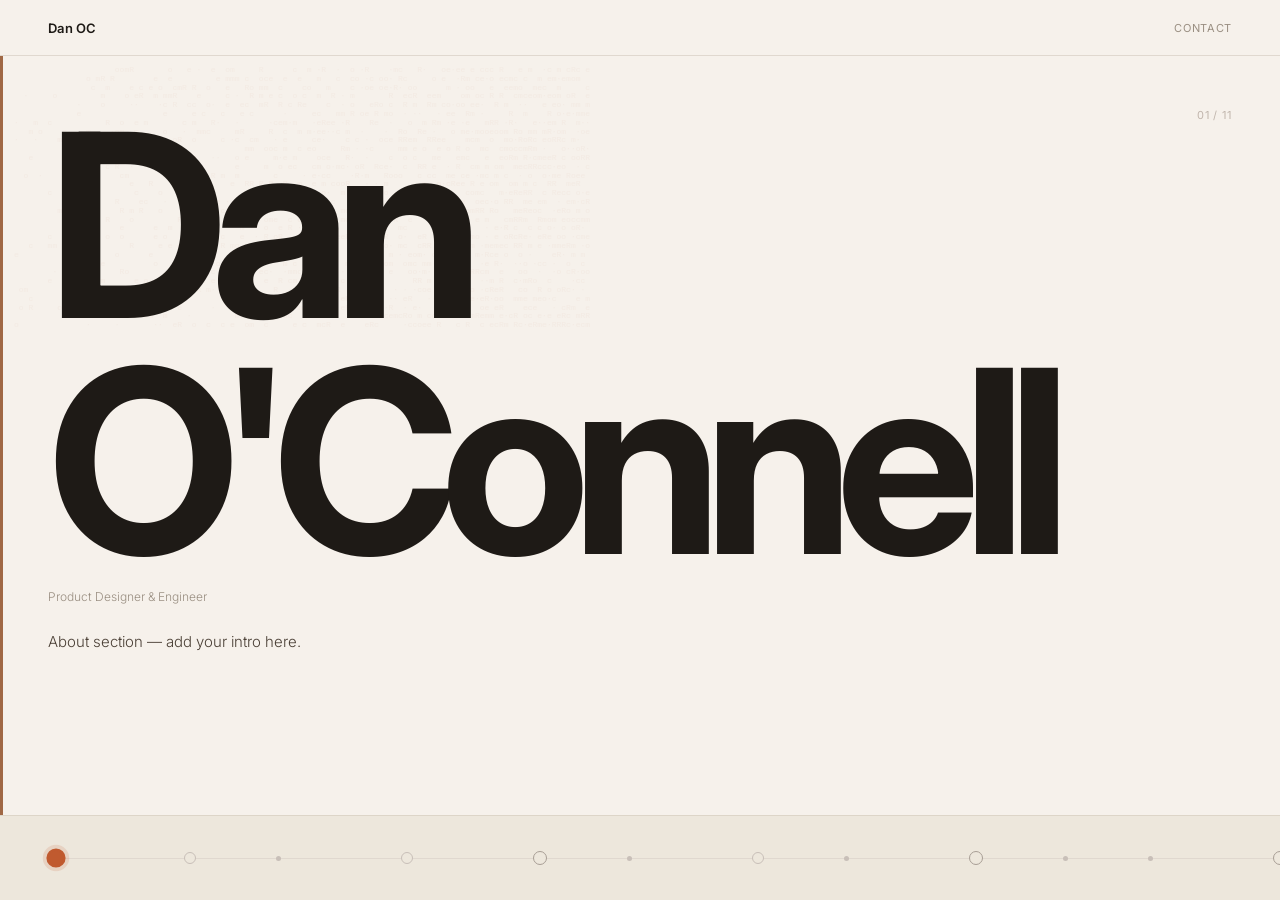
==== commit 50b085a2: "Split monolithic HTML into separate CSS, JS, and HTML files - Extract all styles to style.css - Extr" ====
--- a/index.html
+++ b/index.html
@@ -4,444 +4,16 @@
 <meta charset="UTF-8">
 <meta name="viewport" content="width=device-width, initial-scale=1.0">
 <title>Portfolio — Career Timeline</title>
-<style>
-* { box-sizing: border-box; margin: 0; padding: 0; }
-
-body {
-  font-family: 'Courier New', Courier, monospace;
-  background: #f6f1eb;
-  color: #1e1a16;
-  height: 100dvh;
-  display: flex;
-  flex-direction: column;
-  overflow: hidden;
-  transition: background 0.5s ease;
-}
-
-/* ─────────────────────────── HEADER ─────────────────────────── */
-
-.site-header {
-  display: flex;
-  align-items: center;
-  justify-content: space-between;
-  padding: 0 48px;
-  height: 56px;
-  border-bottom: 1px solid #e0d8cf;
-  background: #f6f1eb;
-  flex-shrink: 0;
-}
-.header-name {
-  font-family: 'Courier New', Courier, monospace;
-  font-size: 13px;
-  font-weight: 400;
-  letter-spacing: 0.02em;
-  color: #1e1a16;
-}
-.header-nav { display: flex; gap: 28px; }
-.header-nav a {
-  font-family: 'Courier New', Courier, monospace;
-  font-size: 11px;
-  color: #9a8f82;
-  text-decoration: none;
-  text-transform: uppercase;
-  letter-spacing: 0.06em;
-  transition: color 0.15s;
-}
-.header-nav a:hover { color: #c05a2f; }
-
-/* ─────────────────────────── CONTENT AREA ─────────────────────────── */
-
-.content-area {
-  flex: 1;
-  position: relative;
-  min-height: 0;
-  overflow: hidden;
-  background: #f6f1eb;
-  transition: background 0.5s ease;
-}
-
-/* ─────────────────────────── CONTENT PANE ─────────────────────────── */
-
-.content-pane {
-  position: relative;
-  z-index: 1;
-  height: 100%;
-  display: flex;
-  flex-direction: column;
-  justify-content: flex-start;
-  padding: 52px 64px 24px;
-  overflow: hidden;
-}
-
-.ascii-texture {
-  position: absolute;
-  top: 0;
-  left: 0;
-  right: 0;
-  bottom: 0;
-  opacity: 0.04;
-  color: #c05a2f;
-  font-family: 'Courier New', Courier, monospace;
-  font-size: 8px;
-  line-height: 1.1;
-  pointer-events: none;
-  z-index: 0;
-  overflow: hidden;
-  white-space: pre;
-  padding: 10px 14px;
-}
-
-.content-inner {
-  position: relative;
-  z-index: 1;
-}
-
-/* Milestone counter — top-right of content area */
-.milestone-counter {
-  position: absolute;
-  top: 52px;
-  right: 64px;
-  font-family: 'Courier New', Courier, monospace;
-  font-size: 11px;
-  color: #c0b5ac;
-  letter-spacing: 0.08em;
-  z-index: 2;
-  pointer-events: none;
-}
-
-/* Full-frame ASCII flash overlay */
-.ascii-flash {
-  position: absolute;
-  inset: 0;
-  z-index: 20;
-  font-family: 'Courier New', Courier, monospace;
-  font-size: 8px;
-  line-height: 1.1;
-  white-space: pre;
-  padding: 10px 14px;
-  color: #c05a2f;
-  opacity: 0;
-  pointer-events: none;
-  transition: opacity 0.07s ease;
-  overflow: hidden;
-}
-
-/* Category tag */
-.content-category {
-  font-family: 'Courier New', Courier, monospace;
-  font-size: 10px;
-  color: #c0b5ac;
-  letter-spacing: 0.14em;
-  text-transform: uppercase;
-  margin-bottom: 12px;
-}
-
-.content-parent {
-  font-family: 'Courier New', Courier, monospace;
-  font-size: 11px;
-  text-transform: uppercase;
-  letter-spacing: 0.09em;
-  color: #c05a2f;
-  margin-bottom: 14px;
-}
-
-.content-title {
-  font-family: Georgia, 'Times New Roman', serif;
-  font-size: 44px;
-  font-weight: 400;
-  letter-spacing: -0.01em;
-  line-height: 1.05;
-  color: #1e1a16;
-}
-
-.content-meta {
-  font-family: 'Courier New', Courier, monospace;
-  font-size: 11px;
-  color: #9a8f82;
-  margin-top: 12px;
-  letter-spacing: 0.02em;
-}
-
-.content-summary {
-  font-family: Georgia, 'Times New Roman', serif;
-  font-size: 15px;
-  color: #4a3f35;
-  line-height: 1.8;
-  margin-top: 24px;
-  max-width: 560px;
-}
-
-/* ─────────────────────────── TIMELINE NAV ─────────────────────────── */
-
-.timeline-nav {
-  display: flex;
-  justify-content: flex-end;
-  gap: 8px;
-  padding: 0 64px 16px;
-  flex-shrink: 0;
-  background: #f6f1eb;
-}
-
-.nav-btn {
-  width: 36px;
-  height: 36px;
-  border: 1px solid #c0b5ac;
-  background: none;
-  cursor: pointer;
-  font-family: 'Courier New', Courier, monospace;
-  font-size: 16px;
-  color: #9a8f82;
-  border-radius: 0;
-  display: flex;
-  align-items: center;
-  justify-content: center;
-  transition: border-color 0.15s, color 0.15s;
-  line-height: 1;
-}
-.nav-btn:hover:not(:disabled) { border-color: #c05a2f; color: #c05a2f; }
-.nav-btn:disabled { opacity: 0.25; cursor: default; }
-
-/* ─────────────────────────── TIMELINE PANE ─────────────────────────── */
-
-.timeline-pane {
-  height: 200px;
-  border-top: 1px solid #e0d8cf;
-  background: #f6f1eb;
-  flex-shrink: 0;
-  overflow: hidden;
-  display: flex;
-}
-
-.ov-scroll {
-  flex: 1;
-  overflow-x: auto;
-  overflow-y: hidden;
-  padding: 0 calc(100vw - 240px) 0 160px;
-  display: flex;
-  align-items: center;
-  scrollbar-width: thin;
-  scrollbar-color: #e0d8cf transparent;
-}
-.ov-scroll::-webkit-scrollbar { height: 4px; }
-.ov-scroll::-webkit-scrollbar-track { background: transparent; }
-.ov-scroll::-webkit-scrollbar-thumb { background: #e0d8cf; border-radius: 0; }
-
-/*
-  LABEL_H = 60px, DOT_RADIUS = 7px → LINE_Y = 67px
-*/
-.ov-track {
-  display: flex;
-  align-items: flex-start;
-  position: relative;
-  min-width: max-content;
-}
-
-.ov-track::before {
-  content: '';
-  position: absolute;
-  top: 67px;
-  left: 0; right: 0;
-  height: 1px;
-  background: #d4c9bf;
-}
-
-.ov-gap { width: 220px; flex-shrink: 0; }
-.ov-gap--sub { width: 160px; }
-
-.ov-col {
-  display: flex;
-  flex-direction: column;
-  align-items: center;
-  padding-top: 60px;
-  position: relative;
-  cursor: pointer;
-}
-.ov-col:hover .node-name { color: #1e1a16; }
-
-.node-above {
-  position: absolute;
-  top: 0;
-  height: 60px;
-  width: max-content;
-  max-width: 160px;
-  display: flex;
-  flex-direction: column;
-  justify-content: flex-end;
-  align-items: center;
-  padding-bottom: 7px;
-  text-align: center;
-  pointer-events: none;
-}
-
-.node-name {
-  font-family: 'Courier New', Courier, monospace;
-  font-size: 11px;
-  font-weight: 400;
-  color: #3a3028;
-  white-space: nowrap;
-  transition: color 0.15s;
-  line-height: 1.2;
-  letter-spacing: 0.01em;
-}
-.node-name.minor  { color: #9a8f82; }
-.node-name.medium { color: #6b5d52; }
-.node-name.sub    { font-weight: 400; color: #c0b5ac; font-size: 10px; }
-
-.node-tagline {
-  font-family: 'Courier New', Courier, monospace;
-  font-size: 9px;
-  color: #c0b5ac;
-  margin-top: 2px;
-  line-height: 1.3;
-  text-align: center;
-  max-width: 130px;
-  white-space: nowrap;
-}
-
-.node-years {
-  font-family: 'Courier New', Courier, monospace;
-  font-size: 9px;
-  color: #c0b5ac;
-  margin-top: 3px;
-  white-space: nowrap;
-}
-
-/* ── Progress line ── */
-
-.track-progress {
-  position: absolute;
-  top: 67px;
-  left: 0;
-  height: 1px;
-  width: 0;
-  background: #c05a2f;
-  border-radius: 0;
-  transition: width 0.55s cubic-bezier(0.16, 1, 0.3, 1);
-  pointer-events: none;
-  z-index: 2;
-}
-
-/* ── Dots ── */
-
-.ov-dot {
-  width: 14px; height: 14px;
-  border-radius: 50%;
-  background: #f6f1eb;
-  border: 1.5px solid #c0b5ac;
-  z-index: 1;
-  flex-shrink: 0;
-  transition: border-color 0.15s, background 0.15s, box-shadow 0.15s, border-radius 0.15s;
-}
-.ov-dot.medium { border-color: #9a8f82; }
-.ov-dot.major {
-  width: 16px; height: 16px;
-  border-color: #6b5d52;
-  border-width: 2px;
-  margin-top: -1px;
-}
-.ov-dot.sub {
-  width: 7px; height: 7px;
-  border-color: #e0d8cf;
-  margin-top: 3px;
-}
-
-/* ── Active state ── */
-
-.ov-dot.active {
-  background: #c05a2f !important;
-  border-color: #c05a2f !important;
-  box-shadow: 0 0 0 4px rgba(192, 90, 47, 0.12);
-}
-.ov-dot.sub.active {
-  background: #c05a2f !important;
-  border-color: #c05a2f !important;
-  box-shadow: 0 0 0 3px rgba(192, 90, 47, 0.10);
-}
-.ov-dot.major.active {
-  border-radius: 0 !important;
-}
-.ov-col.active .node-name { color: #c05a2f !important; font-weight: 600; }
-
-/* ── Sub-node: label hidden until hover or active ── */
-
-.ov-col--sub .node-above {
-  opacity: 0;
-  transition: opacity 0.15s;
-}
-.ov-col--sub:hover .node-above,
-.ov-col--sub.active .node-above { opacity: 1; }
-
-/* ─────────────────────────── OVERLAY ─────────────────────────── */
-
-.overlay {
-  position: fixed; inset: 0;
-  background: #f6f1eb;
-  z-index: 100;
-  display: flex; flex-direction: column;
-  transform: translateY(100%);
-  transition: transform 0.35s cubic-bezier(0.16, 1, 0.3, 1);
-}
-.overlay.open { transform: translateY(0); }
-.overlay-header {
-  padding: 24px 48px;
-  border-bottom: 1px solid #e0d8cf;
-  display: flex; align-items: center; gap: 20px;
-  flex-shrink: 0;
-}
-.ol-back {
-  background: none;
-  border: none;
-  font-family: 'Courier New', Courier, monospace;
-  font-size: 12px;
-  color: #9a8f82;
-  cursor: pointer;
-  transition: color 0.15s;
-  text-transform: uppercase;
-  letter-spacing: 0.05em;
-}
-.ol-back:hover { color: #c05a2f; }
-.ol-title {
-  font-family: Georgia, 'Times New Roman', serif;
-  font-size: 22px;
-  font-weight: 400;
-  color: #1e1a16;
-}
-.overlay-body { flex: 1; padding: 48px; max-width: 760px; overflow-y: auto; }
-.ol-parent {
-  font-family: 'Courier New', Courier, monospace;
-  font-size: 11px;
-  text-transform: uppercase;
-  letter-spacing: 0.08em;
-  color: #c05a2f;
-  margin-bottom: 20px;
-}
-.ol-brief {
-  font-family: Georgia, 'Times New Roman', serif;
-  font-size: 16px;
-  color: #4a3f35;
-  line-height: 1.8;
-}
-
-/* ─────────────────────────── MOBILE ─────────────────────────── */
-
-@media (max-width: 768px) {
-  .milestone-counter { display: none; }
-  .content-pane { padding: 40px 24px 24px; justify-content: flex-start; height: 100%; }
-  .timeline-nav { padding: 0 24px 12px; }
-  .content-title { font-size: 28px; }
-  .timeline-pane { height: auto; min-height: 180px; }
-  .ov-scroll { padding: 0 calc(100dvw - 240px) 0 160px; }
-  .site-header { padding: 0 24px; }
-  .overlay-body { padding: 32px 24px; }
-  .overlay-header { padding: 18px 24px; }
-}
-</style>
+<link rel="preconnect" href="https://fonts.googleapis.com">
+<link rel="preconnect" href="https://fonts.gstatic.com" crossorigin>
+<link href="https://fonts.googleapis.com/css2?family=Inter:wght@100;200;300;400;500;600;700;800;900&display=swap" rel="stylesheet">
+<link rel="stylesheet" href="style.css">
 </head>
 <body>
 
 <!-- ─── HEADER ─── -->
 <header class="site-header">
-  <div class="header-name">Dan O'Connell</div>
+  <div class="header-name">Dan OC</div>
   <nav class="header-nav">
     <a href="#">Contact</a>
   </nav>
@@ -449,28 +21,95 @@
 
 <!-- ─── CONTENT AREA ─── -->
 <div class="content-area">
-
-  <!-- Milestone counter -->
   <div class="milestone-counter" id="milestone-counter">01 / 11</div>
-
-  <!-- Content pane -->
   <div class="content-pane" id="content-pane">
     <pre class="ascii-texture" id="ascii-texture"></pre>
     <div class="content-inner" id="content-inner"></div>
   </div>
-
 </div>
 
-<!-- ─── TIMELINE NAV ─── -->
-<div class="timeline-nav">
-  <button class="nav-btn" id="btn-prev" onclick="prev()" aria-label="Previous">←</button>
-  <button class="nav-btn" id="btn-next" onclick="next()" aria-label="Next">→</button>
+<!-- ─── TIMELINE PANEL ─── -->
+<div class="timeline-panel" id="timeline-panel">
+  <div class="timeline-pane">
+    <div class="ov-scroll" id="ov-scroll">
+      <div class="ov-track" id="ov-track"></div>
+    </div>
+  </div>
 </div>
 
-<!-- ─── TIMELINE PANE ─── -->
-<div class="timeline-pane">
-  <div class="ov-scroll" id="ov-scroll">
-    <div class="ov-track" id="ov-track"></div>
+<!-- ─── CASE STUDY OVERLAY ─── -->
+<div class="cs-overlay" id="cs-overlay">
+  <div class="cs-nav">
+    <button class="cs-back" onclick="closeCaseStudy()">← Back</button>
+  </div>
+  <div class="cs-body">
+    <div class="cs-eyebrow">Choreograph · Product Design · 2023–2024</div>
+    <h1 class="cs-headline">Developer Tooling<br>for Template Creation</h1>
+    <p class="cs-intro">A user-centred VS Code plugin helping creative developers build HTML ad templates compatible with the platform — reducing manual errors and cutting support burden in half.</p>
+
+    <img src="images/choreograph/img1.png" alt="Plugin overview" class="cs-img-full">
+
+    <div class="cs-metrics">
+      <div class="cs-metric">
+        <span class="cs-metric-num">150+</span>
+        <span class="cs-metric-label">Regular users</span>
+      </div>
+      <div class="cs-metric">
+        <span class="cs-metric-num">~65%</span>
+        <span class="cs-metric-label">Fewer support tickets</span>
+      </div>
+      <div class="cs-metric">
+        <span class="cs-metric-num">22min</span>
+        <span class="cs-metric-label">Saved per template</span>
+      </div>
+    </div>
+
+    <div class="cs-section">
+      <h2>The Problem</h2>
+      <p>Developers faced lengthy, error-prone checklists to make templates platform-compatible — flooding support teams with time-consuming tickets. Three focal problems were identified:</p>
+      <ul>
+        <li>Users missing required steps in complex multi-stage processes</li>
+        <li>Disruption to preferred developer tooling workflows</li>
+        <li>Friction and failures during template platform uploads</li>
+      </ul>
+    </div>
+
+    <div class="cs-img-row">
+      <img src="images/choreograph/img3.jpg" alt="" class="cs-img-half">
+      <img src="images/choreograph/img4.jpg" alt="" class="cs-img-half">
+    </div>
+
+    <div class="cs-pullquote">"Allowing developers to continue using their preferred tooling was a great direction for both them and the business."</div>
+
+    <div class="cs-section">
+      <h2>The Solution</h2>
+      <p>A 7-step wizard for new templates and a checklist pattern for existing ones — both living inside VS Code. The wizard outputs boilerplate HTML/CSS/JS pre-configured with required libraries, metadata, and validation ready for platform upload. Steps cover workspace setup, IAB-standard sizing, advertiser login, placeholder mapping, and font selection.</p>
+    </div>
+
+    <img src="images/choreograph/img2.gif" alt="Wizard in action" class="cs-img-full">
+    <p class="cs-img-caption">The 7-step wizard flow</p>
+
+    <div class="cs-img-row">
+      <img src="images/choreograph/img5.jpg" alt="" class="cs-img-half">
+      <img src="images/choreograph/img6.jpg" alt="" class="cs-img-half">
+    </div>
+
+    <div class="cs-section">
+      <h2>Research</h2>
+      <ul>
+        <li>Interviews with creative developers across agencies</li>
+        <li>Six months of support ticket audit for template-related issues</li>
+        <li>Competitor analysis — Flashtalking, Celtra, Hogarth, Frame.io</li>
+        <li>Technology stack validation confirming VS Code dominance</li>
+        <li>Prototype testing with developers and the Product Owner</li>
+      </ul>
+    </div>
+
+    <img src="images/choreograph/img7.gif" alt="" class="cs-img-full">
+
+    <div class="cs-img-row">
+      <img src="images/choreograph/img8.jpg" alt="" class="cs-img-half" style="width:100%">
+    </div>
   </div>
 </div>
 
@@ -486,527 +125,6 @@
   </div>
 </div>
 
-<script>
-const milestones = [
-  {
-    id: 'about',
-    label: 'Dan O\'Connell', years: '', type: 'major',
-    tagline: 'Product Designer & Engineer',
-    summary: 'About section — add your intro here.',
-    projects: []
-  },
-  {
-    id: 'school',
-    label: 'Chislehurst & Sidcup Grammar', years: '1999–2004', type: 'minor',
-    tagline: '11 GCSEs',
-    summary: 'Chislehurst and Sidcup Grammar School, Sidcup, London. 11 GCSEs.',
-    projects: [
-      {
-        id: 'school-p1',
-        label: 'Creative & hands-on subjects', year: '1999–2004',
-        brief: 'Realised I preferred creative subjects and hands-on learning over more academic ones — an early signal of where things were heading.'
-      }
-    ]
-  },
-  {
-    id: 'college',
-    label: 'North West Kent College', years: '2004–2006', type: 'minor',
-    tagline: 'BTEC Multimedia',
-    summary: 'North West Kent College, Dartford, Kent. BTEC Multimedia — first real exposure to web design, motion graphics, and digital production.',
-    projects: []
-  },
-  {
-    id: 'uni',
-    label: 'Ravensbourne University', years: '2006–2009', type: 'medium',
-    tagline: 'BA Interaction Design',
-    summary: 'Ravensbourne University, Greenwich, London. BA Interaction Design — where design thinking and web craft came together properly for the first time.',
-    projects: [
-      {
-        id: 'uni-p1',
-        label: 'Arduino tinkering', year: '2006–2009',
-        brief: 'Got a hankering for hands-on making — built projects with Arduino including an interactive musical instrument and a giant physical/digital game of Pong.'
-      }
-    ]
-  },
-  {
-    id: 'internship',
-    label: 'Nebulo Strata', years: '2010', type: 'minor',
-    tagline: 'Web Designer',
-    summary: 'Web designer at Nebulo Strata, Sandling, Kent. First professional role — real briefs, real clients, real deadlines.',
-    projects: [
-      {
-        id: 'internship-p1',
-        label: 'WordPress for small businesses', year: '2010',
-        brief: 'Learned to design and develop WordPress sites for small businesses — first time building things that real people and real organisations actually depended on.'
-      }
-    ]
-  },
-  {
-    id: 'job1',
-    label: 'Bostock & Pollitt', years: '2010–2012', type: 'medium',
-    tagline: 'Front End Developer',
-    summary: 'First full-time frontend role in London. Building and shipping for real products in a fast-moving environment.',
-    projects: [
-      {
-        id: 'job1-p1',
-        label: 'Working with bigger clients', year: '2010–2012',
-        brief: 'Learned to work with larger enterprise clients like BT — navigating bigger stakeholder structures, longer feedback cycles, and higher-stakes deliverables.'
-      },
-      {
-        id: 'job1-p2',
-        label: 'Responsive design', year: '2010–2012',
-        brief: 'Adopted responsive design at a time when it was genuinely innovative — fluid grids, media queries, and device-agnostic thinking before it became the default.'
-      }
-    ]
-  },
-  {
-    id: 'job2',
-    label: 'Jamie Oliver', years: '2012–2013', type: 'medium',
-    tagline: 'Front End Developer / Designer',
-    summary: 'Straddling the line between design and development — building interfaces and shaping the visual direction behind them.',
-    projects: []
-  },
-  {
-    id: 'freelance',
-    label: 'Freelance', years: '2013–2014', type: 'minor',
-    tagline: 'Design & Development',
-    summary: 'Independent design and development work across London. Varied engagements — the freedom and accountability of owning the full thing.',
-    projects: []
-  },
-  {
-    id: 'bijenkorf',
-    label: 'de Bijenkorf', years: '2014–2018', type: 'major',
-    tagline: 'UX Engineer',
-    summary: 'UX Engineer at de Bijenkorf, Amsterdam — one of the Netherlands\' most iconic department store brands. Working at the intersection of design systems, UX, and frontend engineering.',
-    projects: [
-      {
-        id: 'bijenkorf-p1',
-        label: 'Scrum & project management', year: '2014–2018',
-        brief: 'Learned project management methodologies including Scrum — first real experience working within structured agile cycles and cross-functional product teams.'
-      },
-      {
-        id: 'bijenkorf-p2',
-        label: 'Scaling up the product', year: '2014–2018',
-        brief: 'Experienced the product scaling significantly — growing in complexity, user base, and team size, and learning how to design and build systems that hold up under that pressure.'
-      },
-      {
-        id: 'bijenkorf-p3',
-        label: 'Design systems', year: '2014–2018',
-        brief: 'First deep involvement in design systems thinking — building shared patterns and components that scaled across teams and reduced duplication across the product.'
-      }
-    ]
-  },
-  {
-    id: 'wpp',
-    label: 'WPP', years: '2018–Present', type: 'major',
-    tagline: 'Product Designer',
-    summary: 'Product Designer at WPP, across Eindhoven, Netherlands and London. Working within one of the world\'s largest creative organisations on product design at scale.',
-    projects: [
-      {
-        id: 'wpp-p1',
-        label: 'Startup to acquisition', year: '2018–Present',
-        brief: 'Joined as sole designer at a startup and helped build it to a point where it was successfully acquired by WPP — experiencing the full arc from scrappy to scaled.'
-      },
-      {
-        id: 'wpp-p2',
-        label: 'Larger design org', year: '2018–Present',
-        brief: 'Transitioned into working as part of a larger design organisation — adapting to new structures, collaborative rituals, and the challenge of staying aligned at scale.'
-      },
-      {
-        id: 'wpp-p3',
-        label: 'AI & engineering crossover', year: '2018–Present',
-        brief: 'Leaned into the intersection of design, AI, and engineering — adopting new AI tooling early and applying a strong technical foundation to shape how the team builds and ships.'
-      }
-    ]
-  },
-  {
-    id: 'opportunity',
-    label: 'What\'s Next', years: '2026', type: 'major',
-    tagline: 'Open to new opportunities',
-    summary: 'Looking for a new opportunity — add details about what you\'re looking for here.',
-    projects: []
-  }
-];
-
-// ─── Category + background mapping ───
-
-const MILESTONE_CATEGORY = {
-  about:       'ABOUT',
-  school:      'EDUCATION',
-  college:     'EDUCATION',
-  uni:         'EDUCATION',
-  internship:  'WORK',
-  job1:        'WORK',
-  job2:        'WORK',
-  freelance:   'FREELANCE',
-  bijenkorf:   'WORK',
-  wpp:         'WORK',
-  opportunity: 'OPEN TO WORK'
-};
-
-const CATEGORY_BG = {
-  'ABOUT':        '#f6f1eb',
-  'EDUCATION':    '#f0ece5',
-  'WORK':         '#f4ede2',
-  'FREELANCE':    '#f7f3ec',
-  'OPEN TO WORK': '#f2ebe0'
-};
-
-// ─── ASCII texture generation ───
-
-function generateAsciiTexture() {
-  const chars = ['o', 'e', 'm', 'R', 'c', '·'];
-  const width = 120;
-  const rows = 30;
-  let result = '';
-  for (let r = 0; r < rows; r++) {
-    let line = '';
-    for (let c = 0; c < width; c++) {
-      // Sparse on the left, denser toward the right
-      const density = 0.08 + (c / width) * 0.62;
-      line += Math.random() < density
-        ? chars[Math.floor(Math.random() * chars.length)]
-        : ' ';
-    }
-    result += line + '\n';
-  }
-  return result;
-}
-
-document.getElementById('ascii-texture').textContent = generateAsciiTexture();
-
-// ─── Dense ASCII for full-frame flash ───
-
-function generateAsciiFlash() {
-  const chars = ['o','e','m','R','c','·','#','%','&','+','~','/','\\'];
-  const width = 150, rows = 45;
-  let out = '';
-  for (let r = 0; r < rows; r++) {
-    let line = '';
-    for (let c = 0; c < width; c++) {
-      line += chars[Math.floor(Math.random() * chars.length)];
-    }
-    out += line + '\n';
-  }
-  return out;
-}
-
-function triggerAsciiFlash(targetBg, callback) {
-  document.querySelectorAll('.ascii-flash').forEach(el => el.remove());
-  const area = document.querySelector('.content-area');
-  const flash = document.createElement('div');
-  flash.className = 'ascii-flash';
-  flash.style.background = targetBg;
-  flash.textContent = generateAsciiFlash();
-  area.appendChild(flash);
-
-  requestAnimationFrame(() => {
-    flash.style.opacity = '1';
-    setTimeout(() => {
-      if (callback) callback();
-      setTimeout(() => {
-        flash.style.opacity = '0';
-        setTimeout(() => flash.remove(), 120);
-      }, 80);
-    }, 90);
-  });
-}
-
-// ─── Background + counter + category updates ───
-
-function updateBackground(milestone) {
-  const cat = MILESTONE_CATEGORY[milestone.id] || 'WORK';
-  const bg  = CATEGORY_BG[cat] || '#f6f1eb';
-  document.body.style.background = bg;
-  document.querySelector('.content-area').style.background    = bg;
-  document.querySelector('.site-header').style.background     = bg;
-  document.querySelector('.timeline-pane').style.background   = bg;
-  document.querySelector('.timeline-nav').style.background    = bg;
-}
-
-function updateCounter(milestone) {
-  const el = document.getElementById('milestone-counter');
-  if (!el) return;
-  const idx   = milestones.indexOf(milestone) + 1;
-  const total = milestones.length;
-  const text  = `${String(idx).padStart(2,'0')} / ${String(total).padStart(2,'0')}`;
-  scramble(el, text, 180);
-}
-
-// ─── ASCII dissolve / scramble transition ───
-
-function scramble(element, newText, duration) {
-  const noiseChars = '!@#$%&*·░▒▓';
-  const totalFrames = 14;
-  const frameInterval = duration / totalFrames;
-  let frame = 0;
-
-  // Seed with fully scrambled text matching the target length
-  element.textContent = newText.split('').map(ch =>
-    ch === ' ' ? ' ' : noiseChars[Math.floor(Math.random() * noiseChars.length)]
-  ).join('');
-
-  const tick = setInterval(() => {
-    frame++;
-    const resolved = Math.floor((frame / totalFrames) * newText.length);
-    element.textContent = newText.split('').map((ch, i) => {
-      if (ch === ' ') return ' ';
-      if (i < resolved) return ch;
-      return noiseChars[Math.floor(Math.random() * noiseChars.length)];
-    }).join('');
-
-    if (frame >= totalFrames) {
-      clearInterval(tick);
-      element.textContent = newText;
-    }
-  }, frameInterval);
-}
-
-// ─── Node registry ───
-
-const nodes = []; // {col, dot, item: {milestone, project?}}
-let activeNode = null;
-let isFirstLoad = true;
-
-// ─── Build timeline track ───
-
-function buildOverview() {
-  const track = document.getElementById('ov-track');
-
-  const progress = document.createElement('div');
-  progress.className = 'track-progress';
-  progress.id = 'track-progress';
-  track.appendChild(progress);
-
-  milestones.forEach((m, i) => {
-    if (i > 0) {
-      const g = document.createElement('div');
-      g.className = 'ov-gap';
-      track.appendChild(g);
-    }
-
-    const col = document.createElement('div');
-    col.className = 'ov-col';
-    const item = { milestone: m, project: null };
-    col.onclick = () => setActive(item);
-
-    const above = document.createElement('div');
-    above.className = 'node-above';
-
-    const name = document.createElement('div');
-    name.className = `node-name ${m.type}`;
-    name.textContent = m.label;
-    above.appendChild(name);
-
-    if (m.tagline) {
-      const tagline = document.createElement('div');
-      tagline.className = 'node-tagline';
-      tagline.textContent = m.tagline;
-      above.appendChild(tagline);
-    }
-
-    const years = document.createElement('div');
-    years.className = 'node-years';
-    years.textContent = m.years;
-    above.appendChild(years);
-
-    col.appendChild(above);
-
-    const dot = document.createElement('div');
-    dot.className = `ov-dot ${m.type}`;
-    col.appendChild(dot);
-
-    track.appendChild(col);
-    nodes.push({ col, dot, item });
-
-    // Sub-points as inline timeline nodes
-    m.projects.forEach(p => {
-      const sg = document.createElement('div');
-      sg.className = 'ov-gap ov-gap--sub';
-      track.appendChild(sg);
-
-      const scol = document.createElement('div');
-      scol.className = 'ov-col ov-col--sub';
-      const subItem = { milestone: m, project: p };
-      scol.onclick = () => setActive(subItem);
-
-      const sabove = document.createElement('div');
-      sabove.className = 'node-above';
-      const sname = document.createElement('div');
-      sname.className = 'node-name sub';
-      sname.textContent = p.label;
-      sabove.appendChild(sname);
-      scol.appendChild(sabove);
-
-      const sdot = document.createElement('div');
-      sdot.className = 'ov-dot sub';
-      scol.appendChild(sdot);
-
-      track.appendChild(scol);
-      nodes.push({ col: scol, dot: sdot, item: subItem });
-    });
-  });
-}
-
-// ─── Active state ───
-
-function setActive(item, fromScroll = false) {
-  if (activeNode) {
-    activeNode.dot.classList.remove('active');
-    activeNode.col.classList.remove('active');
-  }
-
-  const node = nodes.find(n =>
-    n.item.milestone === item.milestone && n.item.project === item.project
-  );
-  if (!node) return;
-
-  node.dot.classList.add('active');
-  node.col.classList.add('active');
-  activeNode = node;
-
-  const isMainNode = !item.project;
-  const cat = MILESTONE_CATEGORY[item.milestone.id] || 'WORK';
-  const bg  = CATEGORY_BG[cat] || '#f6f1eb';
-
-  updateBackground(item.milestone);
-  updateCounter(item.milestone);
-  updateNavButtons();
-  updateProgress();
-  updateBgLine();
-
-  renderContent(item);
-  isFirstLoad = false;
-}
-
-function updateProgress() {
-  if (!activeNode) return;
-  const el = document.getElementById('track-progress');
-  if (!el) return;
-  el.style.width = (activeNode.col.offsetLeft + activeNode.col.offsetWidth / 2) + 'px';
-}
-
-function renderContent({ milestone, project }) {
-  const inner = document.getElementById('content-inner');
-  const cat     = MILESTONE_CATEGORY[milestone.id] || 'WORK';
-  const catText = `── ${cat} ──`;
-  const animate = !isFirstLoad;
-
-  const set = (el, text, duration) => {
-    if (!el) return;
-    if (animate) scramble(el, text, duration);
-    else el.textContent = text;
-  };
-
-  if (project) {
-    inner.innerHTML = `
-      <div class="content-category"></div>
-      <div class="content-parent"></div>
-      <div class="content-title"></div>
-      <div class="content-meta"></div>
-      <div class="content-summary"></div>`;
-    set(inner.querySelector('.content-category'), catText,          140);
-    set(inner.querySelector('.content-parent'),   milestone.label,  200);
-    set(inner.querySelector('.content-title'),    project.label,    260);
-    set(inner.querySelector('.content-meta'),     project.year,     160);
-    set(inner.querySelector('.content-summary'),  project.brief,    320);
-  } else {
-    const meta = [milestone.tagline, milestone.years].filter(Boolean).join(' · ');
-    inner.innerHTML = `
-      <div class="content-category"></div>
-      <div class="content-title"></div>
-      <div class="content-meta"></div>
-      ${milestone.summary ? '<div class="content-summary"></div>' : ''}`;
-    set(inner.querySelector('.content-category'), catText,             140);
-    set(inner.querySelector('.content-title'),    milestone.label,     260);
-    set(inner.querySelector('.content-meta'),     meta,                160);
-    set(inner.querySelector('.content-summary'),  milestone.summary,   320);
-  }
-}
-
-function initBgLine() {}
-function updateBgLine() {}
-
-// ─── Navigation ───
-
-function navigateTo(index) {
-  if (index < 0 || index >= nodes.length) return;
-  const node = nodes[index];
-  setActive(node.item);
-  // Smooth-scroll the timeline to bring the dot to the focal point
-  const focalX = scroller.getBoundingClientRect().left + 240;
-  const dotRect = node.dot.getBoundingClientRect();
-  const dotCenter = dotRect.left + dotRect.width / 2;
-  scroller.scrollTo({ left: scroller.scrollLeft + (dotCenter - focalX), behavior: 'smooth' });
-}
-
-function prev() { navigateTo(nodes.indexOf(activeNode) - 1); }
-function next() { navigateTo(nodes.indexOf(activeNode) + 1); }
-
-function updateNavButtons() {
-  const idx = nodes.indexOf(activeNode);
-  const p = document.getElementById('btn-prev');
-  const n = document.getElementById('btn-next');
-  if (p) p.disabled = idx <= 0;
-  if (n) n.disabled = idx >= nodes.length - 1;
-}
-
-// ─── Overlay ───
-
-function openOverlay(p, parentLabel) {
-  document.getElementById('ol-title').textContent = p.label;
-  document.getElementById('ol-parent').textContent = parentLabel;
-  document.getElementById('ol-brief').textContent = p.brief;
-  document.getElementById('overlay').classList.add('open');
-}
-
-function closeOverlay() {
-  document.getElementById('overlay').classList.remove('open');
-}
-
-// ─── Init ───
-
-buildOverview();
-
-requestAnimationFrame(() => {
-  initBgLine();
-  setActive(nodes[0].item);
-});
-
-const scroller = document.getElementById('ov-scroll');
-
-// ─── Scroll → update active item ───
-
-scroller.addEventListener('scroll', () => {
-  const focalX = scroller.getBoundingClientRect().left + 240;
-  let closest = null, closestDist = Infinity;
-  nodes.forEach(n => {
-    const r = n.dot.getBoundingClientRect();
-    const cx = r.left + r.width / 2;
-    const dist = Math.abs(cx - focalX);
-    if (dist < closestDist) { closestDist = dist; closest = n; }
-  });
-  if (closest && closest !== activeNode) setActive(closest.item, true);
-}, { passive: true });
-
-// ─── Keyboard navigation ───
-
-window.addEventListener('keydown', (e) => {
-  if (e.key === 'ArrowLeft')  { e.preventDefault(); prev(); }
-  if (e.key === 'ArrowRight') { e.preventDefault(); next(); }
-});
-
-// ─── Wheel → horizontal scroll ───
-
-window.addEventListener('wheel', (e) => {
-  if (document.getElementById('overlay').classList.contains('open')) return;
-  e.preventDefault();
-  // Normalise across deltaMode: 0=px, 1=lines, 2=pages
-  const px = e.deltaMode === 1 ? (e.deltaY + e.deltaX) * 20
-           : e.deltaMode === 2 ? (e.deltaY + e.deltaX) * window.innerWidth
-           : e.deltaY + e.deltaX;
-  scroller.scrollLeft += px;
-}, { passive: false });
-</script>
+<script src="main.js"></script>
 </body>
 </html>
--- a/style.css
+++ b/style.css
@@ -0,0 +1,947 @@
+* { box-sizing: border-box; margin: 0; padding: 0; }
+
+body {
+  font-family: 'Inter', sans-serif;
+  background: #f6f1eb;
+  color: #1e1a16;
+  height: 100dvh;
+  display: flex;
+  flex-direction: column;
+  overflow: hidden;
+  transition: background 0.5s ease;
+}
+
+/* ─────────────────────────── HEADER ─────────────────────────── */
+
+.site-header {
+  display: flex;
+  align-items: center;
+  justify-content: space-between;
+  padding: 0 48px;
+  height: 56px;
+  border-bottom: 1px solid #e0d8cf;
+  background: #f6f1eb;
+  flex-shrink: 0;
+}
+.header-name {
+  font-family: 'Inter', sans-serif;
+  font-size: 13px;
+  font-weight: 600;
+  letter-spacing: 0.02em;
+  color: #1e1a16;
+}
+.header-nav { display: flex; gap: 28px; }
+.header-nav a {
+  font-family: 'Inter', sans-serif;
+  font-size: 11px;
+  color: #9a8f82;
+  text-decoration: none;
+  text-transform: uppercase;
+  letter-spacing: 0.06em;
+  transition: color 0.15s;
+}
+.header-nav a:hover { color: #c05a2f; }
+
+/* ─────────────────────────── CONTENT AREA ─────────────────────────── */
+
+.content-area {
+  flex: 1;
+  position: relative;
+  min-height: 0;
+  overflow: hidden;
+  background: #f6f1eb;
+  transition: background 0.5s ease;
+}
+
+/* Left accent bar — colour set via --cat-color */
+.content-area::before {
+  content: '';
+  position: absolute;
+  left: 0; top: 0; bottom: 0;
+  width: 3px;
+  background: var(--cat-color, #c05a2f);
+  z-index: 10;
+  transition: background 0.4s ease;
+}
+
+/* ─────────────────────────── CONTENT PANE ─────────────────────────── */
+
+.content-pane {
+  position: relative;
+  z-index: 1;
+  height: 100%;
+  display: flex;
+  flex-direction: column;
+  justify-content: flex-start;
+  padding: 52px 48px 24px;
+  overflow: hidden;
+}
+
+.ascii-texture {
+  position: absolute;
+  top: 0;
+  left: 0;
+  right: 0;
+  bottom: 0;
+  opacity: 0.04;
+  color: #c05a2f;
+  font-family: 'Courier New', Courier, monospace;
+  font-size: 8px;
+  line-height: 1.1;
+  pointer-events: none;
+  z-index: 0;
+  overflow: hidden;
+  white-space: pre;
+  padding: 10px 14px;
+}
+
+.content-inner {
+  position: relative;
+  z-index: 1;
+}
+
+/* Milestone counter — top-right of content area */
+.milestone-counter {
+  position: absolute;
+  top: 52px;
+  right: 48px;
+  font-family: 'Inter', sans-serif;
+  font-size: 11px;
+  color: #c0b5ac;
+  letter-spacing: 0.08em;
+  z-index: 2;
+  pointer-events: none;
+}
+
+/* Full-frame ASCII flash overlay */
+.ascii-flash {
+  position: absolute;
+  inset: 0;
+  z-index: 20;
+  font-family: 'Courier New', Courier, monospace;
+  font-size: 8px;
+  line-height: 1.1;
+  white-space: pre;
+  padding: 10px 14px;
+  color: #c05a2f;
+  opacity: 0;
+  pointer-events: none;
+  transition: opacity 0.07s ease;
+  overflow: hidden;
+}
+
+/* Category tag */
+.content-category {
+  font-family: 'Inter', sans-serif;
+  font-size: 10px;
+  color: #c0b5ac;
+  letter-spacing: 0.14em;
+  text-transform: uppercase;
+  margin-bottom: 12px;
+}
+
+/* Category badge */
+.category-badge {
+  display: inline-flex;
+  align-items: center;
+  padding: 3px 10px;
+  border-radius: 20px;
+  font-size: 10px;
+  font-weight: 500;
+  letter-spacing: 0.1em;
+  text-transform: uppercase;
+  background: color-mix(in srgb, var(--cat-color, #c05a2f) 12%, transparent);
+  color: var(--cat-color, #c05a2f);
+  margin-bottom: 16px;
+  transition: background 0.4s ease, color 0.4s ease;
+}
+
+.content-parent {
+  font-family: 'Inter', sans-serif;
+  font-size: 11px;
+  text-transform: uppercase;
+  letter-spacing: 0.09em;
+  color: #c05a2f;
+  margin-bottom: 14px;
+}
+
+.content-title {
+  font-family: 'Inter', sans-serif;
+  font-size: clamp(200px, 20vw, 960px);
+  font-weight: 700;
+  letter-spacing: -0.07em;
+  line-height: 0.92;
+  color: #1e1a16;
+}
+
+.content-meta {
+  font-family: 'Inter', sans-serif;
+  font-size: 12px;
+  font-weight: 300;
+  color: #9a8f82;
+  margin-top: 10px;
+  letter-spacing: 0;
+}
+
+.content-summary {
+  font-family: 'Inter', sans-serif;
+  font-size: 15px;
+  font-weight: 300;
+  color: #4a3f35;
+  line-height: 1.8;
+  margin-top: 24px;
+  max-width: 560px;
+}
+
+/* ─────────────────────────── TIMELINE NAV ─────────────────────────── */
+
+/* Shared chip height/radius */
+:root { --chip-h: 44px; --chip-r: 22px; }
+
+.timeline-title-pill {
+  height: var(--chip-h);
+  background: rgba(30, 26, 22, 0.07);
+  border-radius: var(--chip-r);
+  padding: 0 16px;
+  font-family: 'Inter', sans-serif;
+  font-size: 12px;
+  font-weight: 400;
+  color: #3a3028;
+  white-space: nowrap;
+  overflow: hidden;
+  text-overflow: ellipsis;
+  min-width: 160px;
+  max-width: 320px;
+  letter-spacing: -0.01em;
+  display: flex;
+  align-items: center;
+}
+
+/* ─────────────────────────── TIMELINE PANEL ─────────────────────────── */
+
+.timeline-panel {
+  border-top: 1px solid #ddd5c8;
+  background: #ede7dc;
+  flex-shrink: 0;
+  padding: 24px 0;
+  transition: background 0.5s ease;
+}
+
+.timeline-pane {
+  overflow: hidden;
+  display: flex;
+  height: 36px;
+}
+
+.ov-scroll {
+  flex: 1;
+  overflow-x: auto;
+  overflow-y: hidden;
+  padding: 0 calc(100vw - 100px) 0 48px;
+  display: flex;
+  align-items: center;
+  scrollbar-width: none;
+}
+.ov-scroll::-webkit-scrollbar { display: none; }
+
+.ov-track {
+  display: flex;
+  align-items: center;
+  position: relative;
+  min-width: max-content;
+}
+
+/* Line from first main dot to last main dot */
+.ov-track::before {
+  content: '';
+  position: absolute;
+  top: 50%;
+  left: 8px;
+  right: 8px;
+  height: 1px;
+  background: #e0d8cf;
+}
+
+.ov-gap { width: 120px; flex-shrink: 0; }
+.ov-gap--sub { width: 80px; }
+
+.ov-col {
+  display: flex;
+  flex-direction: column;
+  align-items: center;
+  position: relative;
+  cursor: pointer;
+  z-index: 1;
+}
+.ov-col:hover .node-name { color: #1e1a16; }
+
+.node-above {
+  position: absolute;
+  top: 0;
+  height: 60px;
+  width: max-content;
+  max-width: 160px;
+  display: flex;
+  flex-direction: column;
+  justify-content: flex-end;
+  align-items: center;
+  padding-bottom: 7px;
+  text-align: center;
+  pointer-events: none;
+}
+
+.node-name {
+  font-family: 'Inter', sans-serif;
+  font-size: 11px;
+  font-weight: 400;
+  color: #3a3028;
+  white-space: nowrap;
+  transition: color 0.15s;
+  line-height: 1.2;
+  letter-spacing: 0.01em;
+}
+.node-name.minor  { color: #9a8f82; }
+.node-name.medium { color: #6b5d52; }
+.node-name.sub    { font-weight: 400; color: #c0b5ac; font-size: 10px; }
+
+.node-tagline {
+  font-family: 'Inter', sans-serif;
+  font-size: 9px;
+  color: #c0b5ac;
+  margin-top: 2px;
+  line-height: 1.3;
+  text-align: center;
+  max-width: 130px;
+  white-space: nowrap;
+}
+
+.node-years {
+  font-family: 'Inter', sans-serif;
+  font-size: 9px;
+  color: #c0b5ac;
+  margin-top: 3px;
+  white-space: nowrap;
+}
+
+/* ── Milestone groups ── */
+
+.milestone-group {
+  display: flex;
+  align-items: center;
+  position: relative;
+  flex-shrink: 0;
+}
+
+.milestone-group.single { }
+
+.milestone-group::before {
+  display: none;
+  border-radius: var(--chip-r);
+  pointer-events: none;
+}
+
+.milestone-group.single::before {
+  left: 50%;
+  right: auto;
+  width: var(--chip-h);
+  transform: translateX(-50%) translateY(-50%);
+}
+
+/* ── Progress line ── */
+
+.track-progress {
+  position: absolute;
+  top: 50%;
+  left: 8px;
+  height: 1px;
+  width: 0;
+  background: var(--cat-color, #c05a2f);
+  border-radius: 0;
+  transition: width 0.55s cubic-bezier(0.16, 1, 0.3, 1), background 0.4s ease;
+  pointer-events: none;
+  z-index: 2;
+}
+
+/* ── Dots ── */
+
+.ov-dot {
+  width: 14px; height: 14px;
+  border-radius: 50%;
+  background: #ede7dc;
+  border: 1.5px solid #c0b5ac;
+  z-index: 1;
+  flex-shrink: 0;
+  transition: border-color 0.2s, background 0.2s, transform 0.2s;
+}
+.ov-dot.minor  { width: 12px; height: 12px; border-color: #c8bfb8; }
+.ov-dot.medium { width: 14px; height: 14px; border-color: #a89e95; }
+.ov-dot.major  { width: 16px; height: 16px; border-color: #7a6d64; border-width: 2px; }
+
+.ov-dot.sub {
+  width: 5px; height: 5px;
+  background: #c8bfb8;
+  border: none;
+  border-radius: 50%;
+}
+
+/* ── Active state ── */
+
+.ov-dot.active {
+  background: #c05a2f !important;
+  border-color: #c05a2f !important;
+  transform: scale(1.2);
+  box-shadow: 0 0 0 3px rgba(192, 90, 47, 0.15);
+}
+.ov-dot.sub.active {
+  background: #c05a2f !important;
+  border: none !important;
+  transform: scale(1.6);
+  box-shadow: none;
+}
+.ov-col.active .node-name { color: #c05a2f !important; font-weight: 600; }
+
+/* ── Sub-node: label hidden until hover or active ── */
+
+.node-above { display: none; }
+
+/* ─────────────────────────── OVERLAY ─────────────────────────── */
+
+.overlay {
+  position: fixed; inset: 0;
+  background: #f6f1eb;
+  z-index: 100;
+  display: flex; flex-direction: column;
+  transform: translateY(100%);
+  transition: transform 0.35s cubic-bezier(0.16, 1, 0.3, 1);
+}
+.overlay.open { transform: translateY(0); }
+.overlay-header {
+  padding: 24px 48px;
+  border-bottom: 1px solid #e0d8cf;
+  display: flex; align-items: center; gap: 20px;
+  flex-shrink: 0;
+}
+.ol-back {
+  background: none;
+  border: none;
+  font-family: 'Inter', sans-serif;
+  font-size: 12px;
+  color: #9a8f82;
+  cursor: pointer;
+  transition: color 0.15s;
+  text-transform: uppercase;
+  letter-spacing: 0.05em;
+}
+.ol-back:hover { color: #c05a2f; }
+.ol-title {
+  font-family: 'Inter', sans-serif;
+  font-size: 22px;
+  font-weight: 500;
+  letter-spacing: -0.01em;
+  color: #1e1a16;
+}
+.overlay-body { flex: 1; padding: 48px; max-width: 760px; overflow-y: auto; }
+.ol-parent {
+  font-family: 'Inter', sans-serif;
+  font-size: 11px;
+  text-transform: uppercase;
+  letter-spacing: 0.08em;
+  color: #c05a2f;
+  margin-bottom: 20px;
+}
+.ol-brief {
+  font-family: 'Inter', sans-serif;
+  font-size: 16px;
+  color: #4a3f35;
+  line-height: 1.8;
+}
+
+/* ── Case study link on content pane ── */
+.cs-link {
+  display: inline-flex;
+  align-items: center;
+  gap: 6px;
+  margin-top: 28px;
+  font-family: 'Inter', sans-serif;
+  font-size: 12px;
+  font-weight: 500;
+  color: var(--cat-color, #c05a2f);
+  text-decoration: none;
+  letter-spacing: 0.02em;
+  cursor: pointer;
+  border: none;
+  background: none;
+  padding: 0;
+  transition: opacity 0.15s;
+}
+.cs-link:hover { opacity: 0.7; }
+.cs-link::after { content: '→'; }
+
+/* ── Case study full-page overlay — dark editorial ── */
+.cs-overlay {
+  position: fixed; inset: 0;
+  background: #18150f;
+  z-index: 200;
+  display: flex; flex-direction: column;
+  transform: translateY(100%);
+  transition: transform 0.4s cubic-bezier(0.16, 1, 0.3, 1);
+  overflow: hidden;
+  color: #e8e2d8;
+}
+.cs-overlay.open { transform: translateY(0); }
+
+.cs-nav {
+  display: flex;
+  align-items: center;
+  padding: 20px 48px;
+  border-bottom: 1px solid rgba(255,255,255,0.08);
+  flex-shrink: 0;
+}
+.cs-back {
+  background: none; border: none;
+  font-family: 'Inter', sans-serif;
+  font-size: 11px; font-weight: 400;
+  color: rgba(255,255,255,0.35); cursor: pointer;
+  text-transform: uppercase; letter-spacing: 0.08em;
+  transition: color 0.15s;
+}
+.cs-back:hover { color: #e8e2d8; }
+
+.cs-body {
+  flex: 1;
+  min-height: 0;
+  overflow-y: auto;
+  padding: 64px 48px 80px;
+}
+
+/* Editorial typographic hierarchy */
+.cs-eyebrow {
+  font-size: 11px; font-weight: 500;
+  text-transform: uppercase; letter-spacing: 0.12em;
+  color: var(--cat-color, #c05a2f);
+  margin-bottom: 20px;
+}
+.cs-headline {
+  font-family: 'Inter', sans-serif;
+  font-size: clamp(40px, 5vw, 72px);
+  font-weight: 600;
+  letter-spacing: -0.03em;
+  line-height: 0.95;
+  color: #f0ebe3;
+  margin-bottom: 40px;
+  max-width: 800px;
+}
+.cs-intro {
+  font-size: 18px; font-weight: 300;
+  color: rgba(232,226,216,0.75); line-height: 1.75;
+  max-width: 580px;
+  margin-bottom: 56px;
+  border-left: 3px solid var(--cat-color, #c05a2f);
+  padding-left: 20px;
+}
+.cs-metrics {
+  display: grid;
+  grid-template-columns: repeat(3, 1fr);
+  gap: 1px;
+  margin-bottom: 64px;
+  background: rgba(255,255,255,0.06);
+}
+.cs-metric {
+  background: #18150f;
+  padding: 28px 24px;
+}
+.cs-metric-num {
+  font-size: 52px; font-weight: 600;
+  letter-spacing: -0.04em;
+  line-height: 1;
+  color: var(--cat-color, #c05a2f);
+  display: block;
+  margin-bottom: 8px;
+}
+.cs-metric-label {
+  font-size: 11px; font-weight: 400;
+  color: rgba(232,226,216,0.4);
+  text-transform: uppercase;
+  letter-spacing: 0.1em;
+}
+.cs-section { margin-bottom: 48px; max-width: 680px; }
+.cs-section h2 {
+  font-size: 10px; font-weight: 500;
+  text-transform: uppercase; letter-spacing: 0.14em;
+  color: rgba(232,226,216,0.35);
+  margin-bottom: 16px;
+}
+.cs-section p {
+  font-size: 15px; font-weight: 300;
+  color: rgba(232,226,216,0.8); line-height: 1.8;
+}
+.cs-section ul { margin-top: 12px; padding-left: 0; list-style: none; }
+.cs-section ul li {
+  font-size: 15px; font-weight: 300;
+  color: rgba(232,226,216,0.75); line-height: 1.7;
+  padding: 10px 0;
+  border-bottom: 1px solid rgba(255,255,255,0.06);
+}
+.cs-pullquote {
+  font-size: 22px; font-weight: 300;
+  font-style: italic;
+  color: rgba(232,226,216,0.9); line-height: 1.5;
+  border-left: 3px solid var(--cat-color, #c05a2f);
+  padding: 4px 0 4px 24px;
+  margin: 48px 0;
+  max-width: 560px;
+}
+
+/* Images */
+.cs-img-full {
+  width: 100%;
+  border-radius: 4px;
+  display: block;
+  margin: 48px 0;
+}
+.cs-img-half {
+  width: calc(50% - 6px);
+  border-radius: 4px;
+  display: block;
+  object-fit: cover;
+}
+.cs-img-row {
+  display: flex;
+  gap: 12px;
+  margin: 48px 0;
+}
+.cs-img-caption {
+  font-size: 11px;
+  color: rgba(232,226,216,0.3);
+  letter-spacing: 0.05em;
+  margin-top: -36px;
+  margin-bottom: 48px;
+}
+
+/* ─────────────────────────── MAGAZINE MODE ─────────────────────────── */
+
+.content-pane.magazine-mode {
+  overflow-y: auto;
+  overflow-x: hidden;
+  padding: 0;
+}
+
+.content-pane.magazine-mode .ascii-texture { display: none; }
+
+.mag-page {
+  font-family: 'Inter', sans-serif;
+}
+
+/* Cover */
+.mag-cover {
+  padding: 32px 56px 0;
+  min-height: calc(100vh - 56px);
+  display: flex;
+  flex-direction: column;
+  border-bottom: 1px solid #e0d8cf;
+}
+
+.mag-cover-header {
+  display: flex;
+  justify-content: space-between;
+  align-items: center;
+  padding-bottom: 10px;
+  border-bottom: 1px solid #e0d8cf;
+  margin-bottom: 22px;
+}
+
+.mag-meta-sm {
+  font-size: 10px;
+  font-weight: 500;
+  letter-spacing: 0.12em;
+  text-transform: uppercase;
+  color: #9a8f82;
+}
+
+.mag-title {
+  font-size: clamp(56px, 8.5vw, 120px);
+  font-weight: 700;
+  letter-spacing: -0.03em;
+  line-height: 0.9;
+  color: #1e1a16;
+  margin-bottom: 24px;
+  user-select: none;
+}
+
+.mag-cover-img {
+  flex: 1;
+  min-height: 300px;
+  background: #2d3b2a;
+  position: relative;
+  display: flex;
+  align-items: flex-end;
+  padding: 20px 24px;
+}
+
+.mag-img-tag {
+  font-size: 9px;
+  font-weight: 500;
+  letter-spacing: 0.14em;
+  text-transform: uppercase;
+  color: rgba(255,255,255,0.35);
+}
+
+.mag-cover-foot {
+  display: flex;
+  justify-content: space-between;
+  align-items: center;
+  padding: 12px 0;
+  border-top: 1px solid #e0d8cf;
+}
+
+.mag-cover-sub {
+  font-size: 13px;
+  font-weight: 300;
+  color: #4a3f35;
+}
+
+/* Shared section */
+.mag-section {
+  padding: 48px 56px;
+  border-bottom: 1px solid #e0d8cf;
+}
+
+.mag-section--flush {
+  padding: 0;
+}
+
+.mag-section-inner {
+  padding: 40px 56px 48px;
+}
+
+.mag-eyebrow {
+  display: block;
+  font-size: 10px;
+  font-weight: 500;
+  letter-spacing: 0.14em;
+  text-transform: uppercase;
+  color: #4a7c94;
+  margin-bottom: 18px;
+}
+
+.mag-eyebrow--dark {
+  color: #9a8f82;
+}
+
+/* Contents grid */
+.mag-toc-grid {
+  display: grid;
+  grid-template-columns: repeat(3, 1fr);
+  gap: 20px 24px;
+}
+
+.mag-toc-img {
+  width: 100%;
+  aspect-ratio: 4/3;
+  margin-bottom: 8px;
+  opacity: 0.85;
+}
+
+.mag-toc-num {
+  display: block;
+  font-size: 9px;
+  font-weight: 500;
+  letter-spacing: 0.08em;
+  color: #c0b5ac;
+  margin-bottom: 3px;
+}
+
+.mag-toc-title {
+  font-size: 11px;
+  font-weight: 400;
+  line-height: 1.5;
+  color: #4a3f35;
+  margin: 0;
+}
+
+/* Feature article */
+.mag-feature-grid {
+  display: grid;
+  grid-template-columns: 1fr 252px;
+  gap: 44px;
+  align-items: start;
+}
+
+.mag-headline {
+  font-size: clamp(38px, 5vw, 66px);
+  font-weight: 600;
+  letter-spacing: -0.025em;
+  line-height: 0.95;
+  color: #1e1a16;
+  margin-bottom: 20px;
+}
+
+.mag-headline-md {
+  font-size: clamp(26px, 3.5vw, 44px);
+  font-weight: 600;
+  letter-spacing: -0.025em;
+  line-height: 0.97;
+  color: #1e1a16;
+  margin-bottom: 18px;
+}
+
+.mag-deck {
+  font-size: 15px;
+  font-weight: 300;
+  line-height: 1.75;
+  color: #4a3f35;
+  margin-bottom: 24px;
+  padding-left: 16px;
+  border-left: 3px solid #4a7c94;
+}
+
+.mag-cols-2 {
+  column-count: 2;
+  column-gap: 28px;
+  column-rule: 1px solid #e0d8cf;
+}
+
+.mag-cols-2 p,
+.mag-cols-3 p {
+  font-size: 13px;
+  font-weight: 300;
+  line-height: 1.85;
+  color: #4a3f35;
+  margin-bottom: 12px;
+  break-inside: avoid;
+}
+
+.mag-portrait {
+  width: 100%;
+  aspect-ratio: 3/4;
+  margin-bottom: 14px;
+  opacity: 0.85;
+}
+
+.mag-quote {
+  font-size: 15px;
+  font-weight: 300;
+  font-style: italic;
+  line-height: 1.6;
+  color: #1e1a16;
+  border-top: 1px solid #c0b5ac;
+  border-bottom: 1px solid #e0d8cf;
+  padding: 14px 0;
+  margin: 0;
+}
+
+/* Landscape image spread */
+.mag-landscape {
+  width: 100%;
+  height: 300px;
+  position: relative;
+  display: flex;
+  align-items: flex-end;
+  padding: 20px 56px;
+  opacity: 0.9;
+}
+
+.mag-cols-3 {
+  column-count: 3;
+  column-gap: 28px;
+  column-rule: 1px solid #e0d8cf;
+}
+
+/* Stats + article */
+.mag-two-panel {
+  display: grid;
+  grid-template-columns: 188px 1fr;
+  gap: 44px;
+}
+
+.mag-stats {
+  border-right: 1px solid #e0d8cf;
+  padding-right: 36px;
+}
+
+.mag-stat {
+  margin-bottom: 26px;
+}
+
+.mag-stat-num {
+  display: block;
+  font-size: 48px;
+  font-weight: 600;
+  letter-spacing: -0.03em;
+  line-height: 1;
+  color: #4a7c94;
+  margin-bottom: 3px;
+}
+
+.mag-stat-label {
+  font-size: 10px;
+  font-weight: 400;
+  letter-spacing: 0.08em;
+  text-transform: uppercase;
+  color: #9a8f82;
+  line-height: 1.4;
+}
+
+.mag-subhead {
+  font-size: 18px;
+  font-weight: 500;
+  letter-spacing: -0.015em;
+  color: #1e1a16;
+  margin-bottom: 16px;
+  line-height: 1.25;
+}
+
+.mag-body {
+  font-size: 13px;
+  font-weight: 300;
+  line-height: 1.85;
+  color: #4a3f35;
+  margin-bottom: 14px;
+}
+
+/* Closing */
+.mag-closing {
+  display: grid;
+  grid-template-columns: 164px 1fr;
+  gap: 36px;
+  align-items: start;
+}
+
+.mag-closing-img {
+  width: 100%;
+  aspect-ratio: 1;
+  opacity: 0.85;
+}
+
+.mag-page-next {
+  display: inline-block;
+  font-size: 11px;
+  font-weight: 500;
+  letter-spacing: 0.04em;
+  color: #4a7c94;
+  margin-top: 18px;
+}
+
+/* Colophon */
+.mag-colophon {
+  padding: 18px 56px;
+  display: flex;
+  justify-content: space-between;
+  align-items: center;
+  border-top: 1px solid #e0d8cf;
+}
+
+/* ─────────────────────────── MOBILE ─────────────────────────── */
+
+@media (max-width: 768px) {
+  .milestone-counter { display: none; }
+  .content-pane { padding: 40px 24px 24px; justify-content: flex-start; height: 100%; }
+  .timeline-panel { padding: 12px 0 16px; }
+  .timeline-top { padding: 0 24px 10px; }
+  .content-title { font-size: 28px; }
+  .timeline-pane { height: auto; min-height: 180px; }
+  .ov-scroll { padding: 0 calc(100dvw - 100px) 0 48px; }
+  .site-header { padding: 0 24px; }
+  .overlay-body { padding: 32px 24px; }
+  .overlay-header { padding: 18px 24px; }
+}
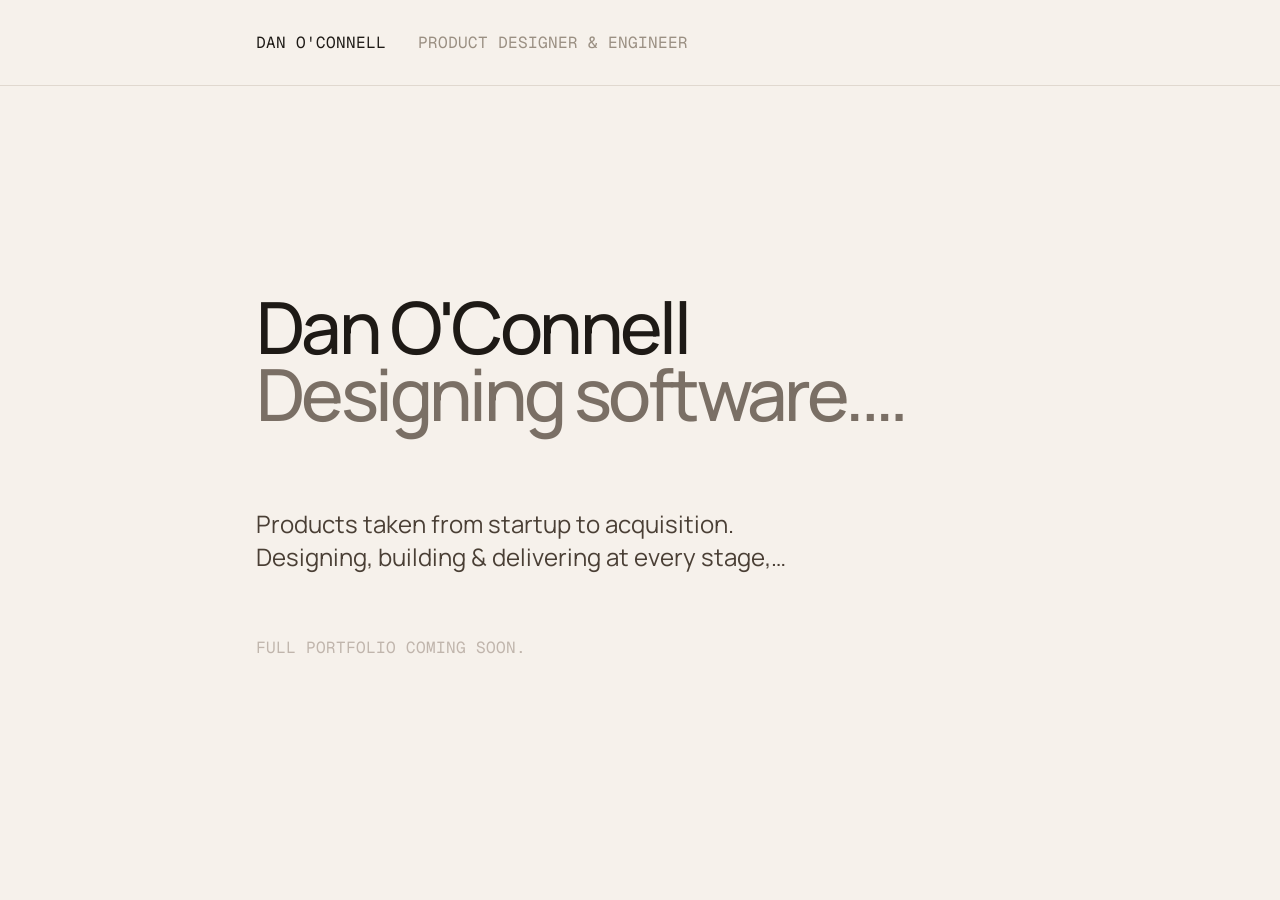
==== commit 65124281: "Replace timeline app with new portfolio design New design with Manrope/Geist Mono fonts, scramble an" ====
--- a/index.html
+++ b/index.html
@@ -3,128 +3,126 @@
 <head>
 <meta charset="UTF-8">
 <meta name="viewport" content="width=device-width, initial-scale=1.0">
-<title>Portfolio — Career Timeline</title>
+<title>Dan O'Connell — Product Designer & Engineer</title>
 <link rel="preconnect" href="https://fonts.googleapis.com">
 <link rel="preconnect" href="https://fonts.gstatic.com" crossorigin>
-<link href="https://fonts.googleapis.com/css2?family=Inter:wght@100;200;300;400;500;600;700;800;900&display=swap" rel="stylesheet">
+<link href="https://fonts.googleapis.com/css2?family=Manrope:wght@200..800&family=Geist+Mono:wght@100..900&display=swap" rel="stylesheet">
 <link rel="stylesheet" href="style.css">
+<style>
+  .landing-area {
+    flex: 1;
+    display: flex;
+    flex-direction: column;
+    padding: 4rem 16rem;
+    overflow: hidden;
+  }
+
+  .landing-hero {
+    padding: 9rem 0 4rem;
+  }
+
+  .landing-name {
+    font-family: 'Manrope', sans-serif;
+    font-size: 4.5rem;
+    font-weight: 500;
+    letter-spacing: -0.05em;
+    line-height: 0.92;
+    color: var(--text);
+    margin-bottom: -1rem;
+  }
+
+  .landing-tagline {
+    font-family: 'Manrope', sans-serif;
+    font-size: 4.5rem;
+    font-weight: 500;
+    letter-spacing: -0.05em;
+    color: var(--text-body-light);
+    margin-bottom: 4rem;
+    overflow: hidden;
+    text-overflow: ellipsis;
+    display: -webkit-box;
+    -webkit-line-clamp: 1;
+    -webkit-box-orient: vertical;
+  }
+
+  .landing-intro {
+    font-size: 1.5rem;
+    color: var(--text-body);
+    max-width: 70%;
+    overflow: hidden;
+    text-overflow: ellipsis;
+    display: -webkit-box;
+    -webkit-line-clamp: 2;
+    -webkit-box-orient: vertical;
+  }
+
+  .landing-footer-text {
+    font-family: 'Geist Mono', monospace;
+    font-size: 1rem;
+    text-transform: uppercase;
+    color: var(--text-subtle);
+    padding-bottom: 3rem;
+  }
+</style>
 </head>
 <body>
 
-<!-- ─── HEADER ─── -->
 <header class="site-header">
-  <div class="header-name">Dan OC</div>
-  <nav class="header-nav">
-    <a href="#">Contact</a>
-  </nav>
+  <div class="header-name"><span class="name">Dan O'Connell</span><span class="tagline"> Product designer &amp; Engineer</span></div>
 </header>
 
-<!-- ─── CONTENT AREA ─── -->
-<div class="content-area">
-  <div class="milestone-counter" id="milestone-counter">01 / 11</div>
-  <div class="content-pane" id="content-pane">
-    <pre class="ascii-texture" id="ascii-texture"></pre>
-    <div class="content-inner" id="content-inner"></div>
+<div class="landing-area">
+  <div class="landing-hero">
+    <div class="landing-name" id="landing-name">Dan O'Connell</div>
+    <div class="landing-tagline" id="landing-tagline">Designing software. Building it too.</div>
+    <div class="landing-intro" id="landing-intro">Products taken from startup to acquisition. Designing, building &amp; delivering at every stage, from research to shipping production code.</div>
   </div>
+  <div class="landing-footer-text" id="landing-status">Full portfolio coming soon.</div>
 </div>
 
-<!-- ─── TIMELINE PANEL ─── -->
-<div class="timeline-panel" id="timeline-panel">
-  <div class="timeline-pane">
-    <div class="ov-scroll" id="ov-scroll">
-      <div class="ov-track" id="ov-track"></div>
-    </div>
-  </div>
-</div>
+<script>
+function scramble(element, newText, duration) {
+  const noiseChars = '!@#$%&*·&<>+-=~#';
+  const totalFrames = 28;
+  const frameInterval = duration / totalFrames;
+  let frame = 0;
 
-<!-- ─── CASE STUDY OVERLAY ─── -->
-<div class="cs-overlay" id="cs-overlay">
-  <div class="cs-nav">
-    <button class="cs-back" onclick="closeCaseStudy()">← Back</button>
-  </div>
-  <div class="cs-body">
-    <div class="cs-eyebrow">Choreograph · Product Design · 2023–2024</div>
-    <h1 class="cs-headline">Developer Tooling<br>for Template Creation</h1>
-    <p class="cs-intro">A user-centred VS Code plugin helping creative developers build HTML ad templates compatible with the platform — reducing manual errors and cutting support burden in half.</p>
+  element.textContent = newText.split('').map(ch =>
+    ch === ' ' ? ' ' : noiseChars[Math.floor(Math.random() * noiseChars.length)]
+  ).join('');
 
-    <img src="images/choreograph/img1.png" alt="Plugin overview" class="cs-img-full">
+  const tick = setInterval(() => {
+    frame++;
+    const t = frame / totalFrames;
+    const resolved = Math.floor((t * t) * newText.length);
+    element.textContent = newText.split('').map((ch, i) => {
+      if (ch === ' ') return ' ';
+      if (i < resolved) return ch;
+      return noiseChars[Math.floor(Math.random() * noiseChars.length)];
+    }).join('');
 
-    <div class="cs-metrics">
-      <div class="cs-metric">
-        <span class="cs-metric-num">150+</span>
-        <span class="cs-metric-label">Regular users</span>
-      </div>
-      <div class="cs-metric">
-        <span class="cs-metric-num">~65%</span>
-        <span class="cs-metric-label">Fewer support tickets</span>
-      </div>
-      <div class="cs-metric">
-        <span class="cs-metric-num">22min</span>
-        <span class="cs-metric-label">Saved per template</span>
-      </div>
-    </div>
+    if (frame >= totalFrames) {
+      clearInterval(tick);
+      element.textContent = newText;
+    }
+  }, frameInterval);
+}
 
-    <div class="cs-section">
-      <h2>The Problem</h2>
-      <p>Developers faced lengthy, error-prone checklists to make templates platform-compatible — flooding support teams with time-consuming tickets. Three focal problems were identified:</p>
-      <ul>
-        <li>Users missing required steps in complex multi-stage processes</li>
-        <li>Disruption to preferred developer tooling workflows</li>
-        <li>Friction and failures during template platform uploads</li>
-      </ul>
-    </div>
+function scrambleFromDOM(el, duration) {
+  if (!el) return;
+  scramble(el, el.textContent.trim(), duration);
+}
 
-    <div class="cs-img-row">
-      <img src="images/choreograph/img3.jpg" alt="" class="cs-img-half">
-      <img src="images/choreograph/img4.jpg" alt="" class="cs-img-half">
-    </div>
+scrambleFromDOM(document.querySelector('.header-name .name'),    340);
+scrambleFromDOM(document.querySelector('.header-name .tagline'), 340);
+scrambleFromDOM(document.getElementById('landing-name'),         450);
+scrambleFromDOM(document.getElementById('landing-tagline'),      540);
+scrambleFromDOM(document.getElementById('landing-intro'),        600);
+scrambleFromDOM(document.getElementById('landing-status'),       700);
 
-    <div class="cs-pullquote">"Allowing developers to continue using their preferred tooling was a great direction for both them and the business."</div>
-
-    <div class="cs-section">
-      <h2>The Solution</h2>
-      <p>A 7-step wizard for new templates and a checklist pattern for existing ones — both living inside VS Code. The wizard outputs boilerplate HTML/CSS/JS pre-configured with required libraries, metadata, and validation ready for platform upload. Steps cover workspace setup, IAB-standard sizing, advertiser login, placeholder mapping, and font selection.</p>
-    </div>
-
-    <img src="images/choreograph/img2.gif" alt="Wizard in action" class="cs-img-full">
-    <p class="cs-img-caption">The 7-step wizard flow</p>
-
-    <div class="cs-img-row">
-      <img src="images/choreograph/img5.jpg" alt="" class="cs-img-half">
-      <img src="images/choreograph/img6.jpg" alt="" class="cs-img-half">
-    </div>
-
-    <div class="cs-section">
-      <h2>Research</h2>
-      <ul>
-        <li>Interviews with creative developers across agencies</li>
-        <li>Six months of support ticket audit for template-related issues</li>
-        <li>Competitor analysis — Flashtalking, Celtra, Hogarth, Frame.io</li>
-        <li>Technology stack validation confirming VS Code dominance</li>
-        <li>Prototype testing with developers and the Product Owner</li>
-      </ul>
-    </div>
-
-    <img src="images/choreograph/img7.gif" alt="" class="cs-img-full">
-
-    <div class="cs-img-row">
-      <img src="images/choreograph/img8.jpg" alt="" class="cs-img-half" style="width:100%">
-    </div>
-  </div>
-</div>
-
-<!-- ─── OVERLAY ─── -->
-<div class="overlay" id="overlay">
-  <div class="overlay-header">
-    <button class="ol-back" onclick="closeOverlay()">← Back</button>
-    <span class="ol-title" id="ol-title"></span>
-  </div>
-  <div class="overlay-body">
-    <div class="ol-parent" id="ol-parent"></div>
-    <p class="ol-brief" id="ol-brief"></p>
-  </div>
-</div>
-
-<script src="main.js"></script>
+document.querySelectorAll('.header-nav li:not(.divider) a span').forEach(el => {
+  scrambleFromDOM(el, 450);
+});
+</script>
 </body>
 </html>
--- a/style.css
+++ b/style.css
@@ -1,70 +1,97 @@
+:root {
+  --bg:          #f6f1eb;
+  --border:      #e0d8cf;
+  --text:        #1e1a16;
+  --text-muted:  #9a8f82;
+  --text-subtle: #c0b5ac;
+  --text-body:       #4a3f35;
+  --text-body-light: #7a6f65;
+  --accent:      #c05a2f;
+}
+
 * { box-sizing: border-box; margin: 0; padding: 0; }
 
 body {
-  font-family: 'Inter', sans-serif;
-  background: #f6f1eb;
-  color: #1e1a16;
+  font-family: 'Manrope', sans-serif;
+  background: var(--bg);
+  color: var(--text);
   height: 100dvh;
   display: flex;
   flex-direction: column;
   overflow: hidden;
-  transition: background 0.5s ease;
 }
 
-/* ─────────────────────────── HEADER ─────────────────────────── */
+/* ── Header ── */
 
 .site-header {
   display: flex;
   align-items: center;
   justify-content: space-between;
-  padding: 0 48px;
-  height: 56px;
-  border-bottom: 1px solid #e0d8cf;
-  background: #f6f1eb;
+  padding: 2rem 16rem;
+  border-bottom: 1px solid var(--border);
   flex-shrink: 0;
+  font-family: 'Geist Mono', monospace;
+  font-size: 1rem;
+  text-transform: uppercase;
+  color: var(--text-muted);
 }
-.header-name {
-  font-family: 'Inter', sans-serif;
-  font-size: 13px;
-  font-weight: 600;
-  letter-spacing: 0.02em;
-  color: #1e1a16;
+
+.header-name .name {
+  color: var(--text);
+  margin-right: 2rem;
 }
-.header-nav { display: flex; gap: 28px; }
-.header-nav a {
-  font-family: 'Inter', sans-serif;
-  font-size: 11px;
-  color: #9a8f82;
+
+.site-header a {
+  color: var(--text-muted);
   text-decoration: none;
+}
+
+.site-header a:hover,
+.site-header a.active { color: var(--text); border-bottom: 2px solid var(--text); }
+
+.site-header ul,
+.site-footer ul { margin: 0; padding: 0; list-style-type: none; }
+
+.site-header li,
+.site-footer li { display: inline; }
+
+.site-header li.divider,
+.site-footer li.divider { opacity: 0.5; }
+
+/* ── Footer ── */
+
+.site-footer {
+  display: flex;
+  align-items: center;
+  justify-content: space-between;
+  margin: 0 -16rem;
+  padding: 2rem 16rem;
+  border-top: 1px solid var(--border);
+  background: var(--bg);
+  flex-shrink: 0;
+  font-family: 'Geist Mono', monospace;
+  font-size: 1rem;
   text-transform: uppercase;
-  letter-spacing: 0.06em;
-  transition: color 0.15s;
+  color: var(--text-muted);
 }
-.header-nav a:hover { color: #c05a2f; }
 
-/* ─────────────────────────── CONTENT AREA ─────────────────────────── */
+.site-footer a {
+  color: var(--text-muted);
+  text-decoration: none;
+}
+
+.site-footer a:hover { border-bottom: 2px solid var(--text-muted); }
+
+/* ── Content area ── */
 
 .content-area {
   flex: 1;
   position: relative;
   min-height: 0;
   overflow: hidden;
-  background: #f6f1eb;
-  transition: background 0.5s ease;
+  background: var(--bg);
 }
 
-/* Left accent bar — colour set via --cat-color */
-.content-area::before {
-  content: '';
-  position: absolute;
-  left: 0; top: 0; bottom: 0;
-  width: 3px;
-  background: var(--cat-color, #c05a2f);
-  z-index: 10;
-  transition: background 0.4s ease;
-}
-
-/* ─────────────────────────── CONTENT PANE ─────────────────────────── */
 
 .content-pane {
   position: relative;
@@ -73,875 +100,89 @@
   display: flex;
   flex-direction: column;
   justify-content: flex-start;
-  padding: 52px 48px 24px;
+  padding: 4rem 16rem 0;
+  overflow-y: auto;
+  overflow-x: hidden;
+  scrollbar-width: none;
+}
+.content-pane::-webkit-scrollbar { display: none; }
+
+.content-top { 
+  padding: 8rem 0;
+ }
+
+.content-title,
+.content-summary {
+  font-family: 'Manrope', sans-serif;
+  font-size: 4.5rem;
+  font-weight: 500;
+  letter-spacing: -0.05em;
+  color: var(--text);
   overflow: hidden;
-}
-
-.ascii-texture {
-  position: absolute;
-  top: 0;
-  left: 0;
-  right: 0;
-  bottom: 0;
-  opacity: 0.04;
-  color: #c05a2f;
-  font-family: 'Courier New', Courier, monospace;
-  font-size: 8px;
-  line-height: 1.1;
-  pointer-events: none;
-  z-index: 0;
-  overflow: hidden;
-  white-space: pre;
-  padding: 10px 14px;
-}
-
-.content-inner {
-  position: relative;
-  z-index: 1;
-}
-
-/* Milestone counter — top-right of content area */
-.milestone-counter {
-  position: absolute;
-  top: 52px;
-  right: 48px;
-  font-family: 'Inter', sans-serif;
-  font-size: 11px;
-  color: #c0b5ac;
-  letter-spacing: 0.08em;
-  z-index: 2;
-  pointer-events: none;
-}
-
-/* Full-frame ASCII flash overlay */
-.ascii-flash {
-  position: absolute;
-  inset: 0;
-  z-index: 20;
-  font-family: 'Courier New', Courier, monospace;
-  font-size: 8px;
-  line-height: 1.1;
-  white-space: pre;
-  padding: 10px 14px;
-  color: #c05a2f;
-  opacity: 0;
-  pointer-events: none;
-  transition: opacity 0.07s ease;
-  overflow: hidden;
-}
-
-/* Category tag */
-.content-category {
-  font-family: 'Inter', sans-serif;
-  font-size: 10px;
-  color: #c0b5ac;
-  letter-spacing: 0.14em;
-  text-transform: uppercase;
-  margin-bottom: 12px;
-}
-
-/* Category badge */
-.category-badge {
-  display: inline-flex;
-  align-items: center;
-  padding: 3px 10px;
-  border-radius: 20px;
-  font-size: 10px;
-  font-weight: 500;
-  letter-spacing: 0.1em;
-  text-transform: uppercase;
-  background: color-mix(in srgb, var(--cat-color, #c05a2f) 12%, transparent);
-  color: var(--cat-color, #c05a2f);
-  margin-bottom: 16px;
-  transition: background 0.4s ease, color 0.4s ease;
-}
-
-.content-parent {
-  font-family: 'Inter', sans-serif;
-  font-size: 11px;
-  text-transform: uppercase;
-  letter-spacing: 0.09em;
-  color: #c05a2f;
-  margin-bottom: 14px;
-}
-
-.content-title {
-  font-family: 'Inter', sans-serif;
-  font-size: clamp(200px, 20vw, 960px);
-  font-weight: 700;
-  letter-spacing: -0.07em;
-  line-height: 0.92;
-  color: #1e1a16;
-}
-
-.content-meta {
-  font-family: 'Inter', sans-serif;
-  font-size: 12px;
-  font-weight: 300;
-  color: #9a8f82;
-  margin-top: 10px;
-  letter-spacing: 0;
+  text-overflow: ellipsis;
+  display: -webkit-box;
+  -webkit-line-clamp: 1;
+  -webkit-box-orient: vertical;
 }
 
 .content-summary {
-  font-family: 'Inter', sans-serif;
-  font-size: 15px;
-  font-weight: 300;
-  color: #4a3f35;
-  line-height: 1.8;
-  margin-top: 24px;
-  max-width: 560px;
+  color: var(--text-body-light);
+  margin: -2rem 0 4rem;
 }
 
-/* ─────────────────────────── TIMELINE NAV ─────────────────────────── */
-
-/* Shared chip height/radius */
-:root { --chip-h: 44px; --chip-r: 22px; }
-
-.timeline-title-pill {
-  height: var(--chip-h);
-  background: rgba(30, 26, 22, 0.07);
-  border-radius: var(--chip-r);
-  padding: 0 16px;
-  font-family: 'Inter', sans-serif;
-  font-size: 12px;
-  font-weight: 400;
-  color: #3a3028;
-  white-space: nowrap;
+.content-intro {
+  color: var(--text-body);
+  font-size: 1.5rem;
+  max-width: 75%;
   overflow: hidden;
   text-overflow: ellipsis;
-  min-width: 160px;
-  max-width: 320px;
-  letter-spacing: -0.01em;
-  display: flex;
-  align-items: center;
+  display: -webkit-box;
+  -webkit-line-clamp: 2;
+  -webkit-box-orient: vertical;
 }
 
-/* ─────────────────────────── TIMELINE PANEL ─────────────────────────── */
+/* ── Work grid ── */
 
-.timeline-panel {
-  border-top: 1px solid #ddd5c8;
-  background: #ede7dc;
-  flex-shrink: 0;
-  padding: 24px 0;
-  transition: background 0.5s ease;
+.work-grid {
+  columns: 2;
+  column-gap: 2rem;
+  padding: 6rem 0;
 }
 
-.timeline-pane {
-  overflow: hidden;
-  display: flex;
-  height: 36px;
+.work-card {
+  break-inside: avoid;
+  margin-bottom: 4rem;
 }
 
-.ov-scroll {
-  flex: 1;
-  overflow-x: auto;
-  overflow-y: hidden;
-  padding: 0 calc(100vw - 100px) 0 48px;
-  display: flex;
-  align-items: center;
-  scrollbar-width: none;
-}
-.ov-scroll::-webkit-scrollbar { display: none; }
-
-.ov-track {
-  display: flex;
-  align-items: center;
-  position: relative;
-  min-width: max-content;
+.card-media {
+  width: 100%;
+  background: var(--border);
+  border-radius: 0.5rem;
+  display: block;
 }
 
-/* Line from first main dot to last main dot */
-.ov-track::before {
-  content: '';
-  position: absolute;
-  top: 50%;
-  left: 8px;
-  right: 8px;
-  height: 1px;
-  background: #e0d8cf;
+.card-media--landscape { aspect-ratio: 4 / 3; }
+.card-media--square    { aspect-ratio: 1 / 1; }
+
+.card-info {
+  display: flex;
+  justify-content: space-between;
+  align-items: baseline;
+  margin-bottom: 1rem;
+  gap: 1rem;
 }
 
-.ov-gap { width: 120px; flex-shrink: 0; }
-.ov-gap--sub { width: 80px; }
-
-.ov-col {
-  display: flex;
-  flex-direction: column;
-  align-items: center;
-  position: relative;
-  cursor: pointer;
-  z-index: 1;
-}
-.ov-col:hover .node-name { color: #1e1a16; }
-
-.node-above {
-  position: absolute;
-  top: 0;
-  height: 60px;
-  width: max-content;
-  max-width: 160px;
-  display: flex;
-  flex-direction: column;
-  justify-content: flex-end;
-  align-items: center;
-  padding-bottom: 7px;
-  text-align: center;
-  pointer-events: none;
+.card-title {
+  font-size: 1rem;
+  font-weight: 400;
+  color: var(--text);
 }
 
-.node-name {
-  font-family: 'Inter', sans-serif;
-  font-size: 11px;
-  font-weight: 400;
-  color: #3a3028;
-  white-space: nowrap;
-  transition: color 0.15s;
-  line-height: 1.2;
-  letter-spacing: 0.01em;
-}
-.node-name.minor  { color: #9a8f82; }
-.node-name.medium { color: #6b5d52; }
-.node-name.sub    { font-weight: 400; color: #c0b5ac; font-size: 10px; }
-
-.node-tagline {
-  font-family: 'Inter', sans-serif;
-  font-size: 9px;
-  color: #c0b5ac;
-  margin-top: 2px;
-  line-height: 1.3;
-  text-align: center;
-  max-width: 130px;
+.card-meta {
+  font-family: 'Geist Mono', monospace;
+  font-size: 0.75rem;
+  color: var(--text-muted);
+  text-transform: uppercase;
+  letter-spacing: 0.06em;
   white-space: nowrap;
 }
-
-.node-years {
-  font-family: 'Inter', sans-serif;
-  font-size: 9px;
-  color: #c0b5ac;
-  margin-top: 3px;
-  white-space: nowrap;
-}
-
-/* ── Milestone groups ── */
-
-.milestone-group {
-  display: flex;
-  align-items: center;
-  position: relative;
-  flex-shrink: 0;
-}
-
-.milestone-group.single { }
-
-.milestone-group::before {
-  display: none;
-  border-radius: var(--chip-r);
-  pointer-events: none;
-}
-
-.milestone-group.single::before {
-  left: 50%;
-  right: auto;
-  width: var(--chip-h);
-  transform: translateX(-50%) translateY(-50%);
-}
-
-/* ── Progress line ── */
-
-.track-progress {
-  position: absolute;
-  top: 50%;
-  left: 8px;
-  height: 1px;
-  width: 0;
-  background: var(--cat-color, #c05a2f);
-  border-radius: 0;
-  transition: width 0.55s cubic-bezier(0.16, 1, 0.3, 1), background 0.4s ease;
-  pointer-events: none;
-  z-index: 2;
-}
-
-/* ── Dots ── */
-
-.ov-dot {
-  width: 14px; height: 14px;
-  border-radius: 50%;
-  background: #ede7dc;
-  border: 1.5px solid #c0b5ac;
-  z-index: 1;
-  flex-shrink: 0;
-  transition: border-color 0.2s, background 0.2s, transform 0.2s;
-}
-.ov-dot.minor  { width: 12px; height: 12px; border-color: #c8bfb8; }
-.ov-dot.medium { width: 14px; height: 14px; border-color: #a89e95; }
-.ov-dot.major  { width: 16px; height: 16px; border-color: #7a6d64; border-width: 2px; }
-
-.ov-dot.sub {
-  width: 5px; height: 5px;
-  background: #c8bfb8;
-  border: none;
-  border-radius: 50%;
-}
-
-/* ── Active state ── */
-
-.ov-dot.active {
-  background: #c05a2f !important;
-  border-color: #c05a2f !important;
-  transform: scale(1.2);
-  box-shadow: 0 0 0 3px rgba(192, 90, 47, 0.15);
-}
-.ov-dot.sub.active {
-  background: #c05a2f !important;
-  border: none !important;
-  transform: scale(1.6);
-  box-shadow: none;
-}
-.ov-col.active .node-name { color: #c05a2f !important; font-weight: 600; }
-
-/* ── Sub-node: label hidden until hover or active ── */
-
-.node-above { display: none; }
-
-/* ─────────────────────────── OVERLAY ─────────────────────────── */
-
-.overlay {
-  position: fixed; inset: 0;
-  background: #f6f1eb;
-  z-index: 100;
-  display: flex; flex-direction: column;
-  transform: translateY(100%);
-  transition: transform 0.35s cubic-bezier(0.16, 1, 0.3, 1);
-}
-.overlay.open { transform: translateY(0); }
-.overlay-header {
-  padding: 24px 48px;
-  border-bottom: 1px solid #e0d8cf;
-  display: flex; align-items: center; gap: 20px;
-  flex-shrink: 0;
-}
-.ol-back {
-  background: none;
-  border: none;
-  font-family: 'Inter', sans-serif;
-  font-size: 12px;
-  color: #9a8f82;
-  cursor: pointer;
-  transition: color 0.15s;
-  text-transform: uppercase;
-  letter-spacing: 0.05em;
-}
-.ol-back:hover { color: #c05a2f; }
-.ol-title {
-  font-family: 'Inter', sans-serif;
-  font-size: 22px;
-  font-weight: 500;
-  letter-spacing: -0.01em;
-  color: #1e1a16;
-}
-.overlay-body { flex: 1; padding: 48px; max-width: 760px; overflow-y: auto; }
-.ol-parent {
-  font-family: 'Inter', sans-serif;
-  font-size: 11px;
-  text-transform: uppercase;
-  letter-spacing: 0.08em;
-  color: #c05a2f;
-  margin-bottom: 20px;
-}
-.ol-brief {
-  font-family: 'Inter', sans-serif;
-  font-size: 16px;
-  color: #4a3f35;
-  line-height: 1.8;
-}
-
-/* ── Case study link on content pane ── */
-.cs-link {
-  display: inline-flex;
-  align-items: center;
-  gap: 6px;
-  margin-top: 28px;
-  font-family: 'Inter', sans-serif;
-  font-size: 12px;
-  font-weight: 500;
-  color: var(--cat-color, #c05a2f);
-  text-decoration: none;
-  letter-spacing: 0.02em;
-  cursor: pointer;
-  border: none;
-  background: none;
-  padding: 0;
-  transition: opacity 0.15s;
-}
-.cs-link:hover { opacity: 0.7; }
-.cs-link::after { content: '→'; }
-
-/* ── Case study full-page overlay — dark editorial ── */
-.cs-overlay {
-  position: fixed; inset: 0;
-  background: #18150f;
-  z-index: 200;
-  display: flex; flex-direction: column;
-  transform: translateY(100%);
-  transition: transform 0.4s cubic-bezier(0.16, 1, 0.3, 1);
-  overflow: hidden;
-  color: #e8e2d8;
-}
-.cs-overlay.open { transform: translateY(0); }
-
-.cs-nav {
-  display: flex;
-  align-items: center;
-  padding: 20px 48px;
-  border-bottom: 1px solid rgba(255,255,255,0.08);
-  flex-shrink: 0;
-}
-.cs-back {
-  background: none; border: none;
-  font-family: 'Inter', sans-serif;
-  font-size: 11px; font-weight: 400;
-  color: rgba(255,255,255,0.35); cursor: pointer;
-  text-transform: uppercase; letter-spacing: 0.08em;
-  transition: color 0.15s;
-}
-.cs-back:hover { color: #e8e2d8; }
-
-.cs-body {
-  flex: 1;
-  min-height: 0;
-  overflow-y: auto;
-  padding: 64px 48px 80px;
-}
-
-/* Editorial typographic hierarchy */
-.cs-eyebrow {
-  font-size: 11px; font-weight: 500;
-  text-transform: uppercase; letter-spacing: 0.12em;
-  color: var(--cat-color, #c05a2f);
-  margin-bottom: 20px;
-}
-.cs-headline {
-  font-family: 'Inter', sans-serif;
-  font-size: clamp(40px, 5vw, 72px);
-  font-weight: 600;
-  letter-spacing: -0.03em;
-  line-height: 0.95;
-  color: #f0ebe3;
-  margin-bottom: 40px;
-  max-width: 800px;
-}
-.cs-intro {
-  font-size: 18px; font-weight: 300;
-  color: rgba(232,226,216,0.75); line-height: 1.75;
-  max-width: 580px;
-  margin-bottom: 56px;
-  border-left: 3px solid var(--cat-color, #c05a2f);
-  padding-left: 20px;
-}
-.cs-metrics {
-  display: grid;
-  grid-template-columns: repeat(3, 1fr);
-  gap: 1px;
-  margin-bottom: 64px;
-  background: rgba(255,255,255,0.06);
-}
-.cs-metric {
-  background: #18150f;
-  padding: 28px 24px;
-}
-.cs-metric-num {
-  font-size: 52px; font-weight: 600;
-  letter-spacing: -0.04em;
-  line-height: 1;
-  color: var(--cat-color, #c05a2f);
-  display: block;
-  margin-bottom: 8px;
-}
-.cs-metric-label {
-  font-size: 11px; font-weight: 400;
-  color: rgba(232,226,216,0.4);
-  text-transform: uppercase;
-  letter-spacing: 0.1em;
-}
-.cs-section { margin-bottom: 48px; max-width: 680px; }
-.cs-section h2 {
-  font-size: 10px; font-weight: 500;
-  text-transform: uppercase; letter-spacing: 0.14em;
-  color: rgba(232,226,216,0.35);
-  margin-bottom: 16px;
-}
-.cs-section p {
-  font-size: 15px; font-weight: 300;
-  color: rgba(232,226,216,0.8); line-height: 1.8;
-}
-.cs-section ul { margin-top: 12px; padding-left: 0; list-style: none; }
-.cs-section ul li {
-  font-size: 15px; font-weight: 300;
-  color: rgba(232,226,216,0.75); line-height: 1.7;
-  padding: 10px 0;
-  border-bottom: 1px solid rgba(255,255,255,0.06);
-}
-.cs-pullquote {
-  font-size: 22px; font-weight: 300;
-  font-style: italic;
-  color: rgba(232,226,216,0.9); line-height: 1.5;
-  border-left: 3px solid var(--cat-color, #c05a2f);
-  padding: 4px 0 4px 24px;
-  margin: 48px 0;
-  max-width: 560px;
-}
-
-/* Images */
-.cs-img-full {
-  width: 100%;
-  border-radius: 4px;
-  display: block;
-  margin: 48px 0;
-}
-.cs-img-half {
-  width: calc(50% - 6px);
-  border-radius: 4px;
-  display: block;
-  object-fit: cover;
-}
-.cs-img-row {
-  display: flex;
-  gap: 12px;
-  margin: 48px 0;
-}
-.cs-img-caption {
-  font-size: 11px;
-  color: rgba(232,226,216,0.3);
-  letter-spacing: 0.05em;
-  margin-top: -36px;
-  margin-bottom: 48px;
-}
-
-/* ─────────────────────────── MAGAZINE MODE ─────────────────────────── */
-
-.content-pane.magazine-mode {
-  overflow-y: auto;
-  overflow-x: hidden;
-  padding: 0;
-}
-
-.content-pane.magazine-mode .ascii-texture { display: none; }
-
-.mag-page {
-  font-family: 'Inter', sans-serif;
-}
-
-/* Cover */
-.mag-cover {
-  padding: 32px 56px 0;
-  min-height: calc(100vh - 56px);
-  display: flex;
-  flex-direction: column;
-  border-bottom: 1px solid #e0d8cf;
-}
-
-.mag-cover-header {
-  display: flex;
-  justify-content: space-between;
-  align-items: center;
-  padding-bottom: 10px;
-  border-bottom: 1px solid #e0d8cf;
-  margin-bottom: 22px;
-}
-
-.mag-meta-sm {
-  font-size: 10px;
-  font-weight: 500;
-  letter-spacing: 0.12em;
-  text-transform: uppercase;
-  color: #9a8f82;
-}
-
-.mag-title {
-  font-size: clamp(56px, 8.5vw, 120px);
-  font-weight: 700;
-  letter-spacing: -0.03em;
-  line-height: 0.9;
-  color: #1e1a16;
-  margin-bottom: 24px;
-  user-select: none;
-}
-
-.mag-cover-img {
-  flex: 1;
-  min-height: 300px;
-  background: #2d3b2a;
-  position: relative;
-  display: flex;
-  align-items: flex-end;
-  padding: 20px 24px;
-}
-
-.mag-img-tag {
-  font-size: 9px;
-  font-weight: 500;
-  letter-spacing: 0.14em;
-  text-transform: uppercase;
-  color: rgba(255,255,255,0.35);
-}
-
-.mag-cover-foot {
-  display: flex;
-  justify-content: space-between;
-  align-items: center;
-  padding: 12px 0;
-  border-top: 1px solid #e0d8cf;
-}
-
-.mag-cover-sub {
-  font-size: 13px;
-  font-weight: 300;
-  color: #4a3f35;
-}
-
-/* Shared section */
-.mag-section {
-  padding: 48px 56px;
-  border-bottom: 1px solid #e0d8cf;
-}
-
-.mag-section--flush {
-  padding: 0;
-}
-
-.mag-section-inner {
-  padding: 40px 56px 48px;
-}
-
-.mag-eyebrow {
-  display: block;
-  font-size: 10px;
-  font-weight: 500;
-  letter-spacing: 0.14em;
-  text-transform: uppercase;
-  color: #4a7c94;
-  margin-bottom: 18px;
-}
-
-.mag-eyebrow--dark {
-  color: #9a8f82;
-}
-
-/* Contents grid */
-.mag-toc-grid {
-  display: grid;
-  grid-template-columns: repeat(3, 1fr);
-  gap: 20px 24px;
-}
-
-.mag-toc-img {
-  width: 100%;
-  aspect-ratio: 4/3;
-  margin-bottom: 8px;
-  opacity: 0.85;
-}
-
-.mag-toc-num {
-  display: block;
-  font-size: 9px;
-  font-weight: 500;
-  letter-spacing: 0.08em;
-  color: #c0b5ac;
-  margin-bottom: 3px;
-}
-
-.mag-toc-title {
-  font-size: 11px;
-  font-weight: 400;
-  line-height: 1.5;
-  color: #4a3f35;
-  margin: 0;
-}
-
-/* Feature article */
-.mag-feature-grid {
-  display: grid;
-  grid-template-columns: 1fr 252px;
-  gap: 44px;
-  align-items: start;
-}
-
-.mag-headline {
-  font-size: clamp(38px, 5vw, 66px);
-  font-weight: 600;
-  letter-spacing: -0.025em;
-  line-height: 0.95;
-  color: #1e1a16;
-  margin-bottom: 20px;
-}
-
-.mag-headline-md {
-  font-size: clamp(26px, 3.5vw, 44px);
-  font-weight: 600;
-  letter-spacing: -0.025em;
-  line-height: 0.97;
-  color: #1e1a16;
-  margin-bottom: 18px;
-}
-
-.mag-deck {
-  font-size: 15px;
-  font-weight: 300;
-  line-height: 1.75;
-  color: #4a3f35;
-  margin-bottom: 24px;
-  padding-left: 16px;
-  border-left: 3px solid #4a7c94;
-}
-
-.mag-cols-2 {
-  column-count: 2;
-  column-gap: 28px;
-  column-rule: 1px solid #e0d8cf;
-}
-
-.mag-cols-2 p,
-.mag-cols-3 p {
-  font-size: 13px;
-  font-weight: 300;
-  line-height: 1.85;
-  color: #4a3f35;
-  margin-bottom: 12px;
-  break-inside: avoid;
-}
-
-.mag-portrait {
-  width: 100%;
-  aspect-ratio: 3/4;
-  margin-bottom: 14px;
-  opacity: 0.85;
-}
-
-.mag-quote {
-  font-size: 15px;
-  font-weight: 300;
-  font-style: italic;
-  line-height: 1.6;
-  color: #1e1a16;
-  border-top: 1px solid #c0b5ac;
-  border-bottom: 1px solid #e0d8cf;
-  padding: 14px 0;
-  margin: 0;
-}
-
-/* Landscape image spread */
-.mag-landscape {
-  width: 100%;
-  height: 300px;
-  position: relative;
-  display: flex;
-  align-items: flex-end;
-  padding: 20px 56px;
-  opacity: 0.9;
-}
-
-.mag-cols-3 {
-  column-count: 3;
-  column-gap: 28px;
-  column-rule: 1px solid #e0d8cf;
-}
-
-/* Stats + article */
-.mag-two-panel {
-  display: grid;
-  grid-template-columns: 188px 1fr;
-  gap: 44px;
-}
-
-.mag-stats {
-  border-right: 1px solid #e0d8cf;
-  padding-right: 36px;
-}
-
-.mag-stat {
-  margin-bottom: 26px;
-}
-
-.mag-stat-num {
-  display: block;
-  font-size: 48px;
-  font-weight: 600;
-  letter-spacing: -0.03em;
-  line-height: 1;
-  color: #4a7c94;
-  margin-bottom: 3px;
-}
-
-.mag-stat-label {
-  font-size: 10px;
-  font-weight: 400;
-  letter-spacing: 0.08em;
-  text-transform: uppercase;
-  color: #9a8f82;
-  line-height: 1.4;
-}
-
-.mag-subhead {
-  font-size: 18px;
-  font-weight: 500;
-  letter-spacing: -0.015em;
-  color: #1e1a16;
-  margin-bottom: 16px;
-  line-height: 1.25;
-}
-
-.mag-body {
-  font-size: 13px;
-  font-weight: 300;
-  line-height: 1.85;
-  color: #4a3f35;
-  margin-bottom: 14px;
-}
-
-/* Closing */
-.mag-closing {
-  display: grid;
-  grid-template-columns: 164px 1fr;
-  gap: 36px;
-  align-items: start;
-}
-
-.mag-closing-img {
-  width: 100%;
-  aspect-ratio: 1;
-  opacity: 0.85;
-}
-
-.mag-page-next {
-  display: inline-block;
-  font-size: 11px;
-  font-weight: 500;
-  letter-spacing: 0.04em;
-  color: #4a7c94;
-  margin-top: 18px;
-}
-
-/* Colophon */
-.mag-colophon {
-  padding: 18px 56px;
-  display: flex;
-  justify-content: space-between;
-  align-items: center;
-  border-top: 1px solid #e0d8cf;
-}
-
-/* ─────────────────────────── MOBILE ─────────────────────────── */
-
-@media (max-width: 768px) {
-  .milestone-counter { display: none; }
-  .content-pane { padding: 40px 24px 24px; justify-content: flex-start; height: 100%; }
-  .timeline-panel { padding: 12px 0 16px; }
-  .timeline-top { padding: 0 24px 10px; }
-  .content-title { font-size: 28px; }
-  .timeline-pane { height: auto; min-height: 180px; }
-  .ov-scroll { padding: 0 calc(100dvw - 100px) 0 48px; }
-  .site-header { padding: 0 24px; }
-  .overlay-body { padding: 32px 24px; }
-  .overlay-header { padding: 18px 24px; }
-}
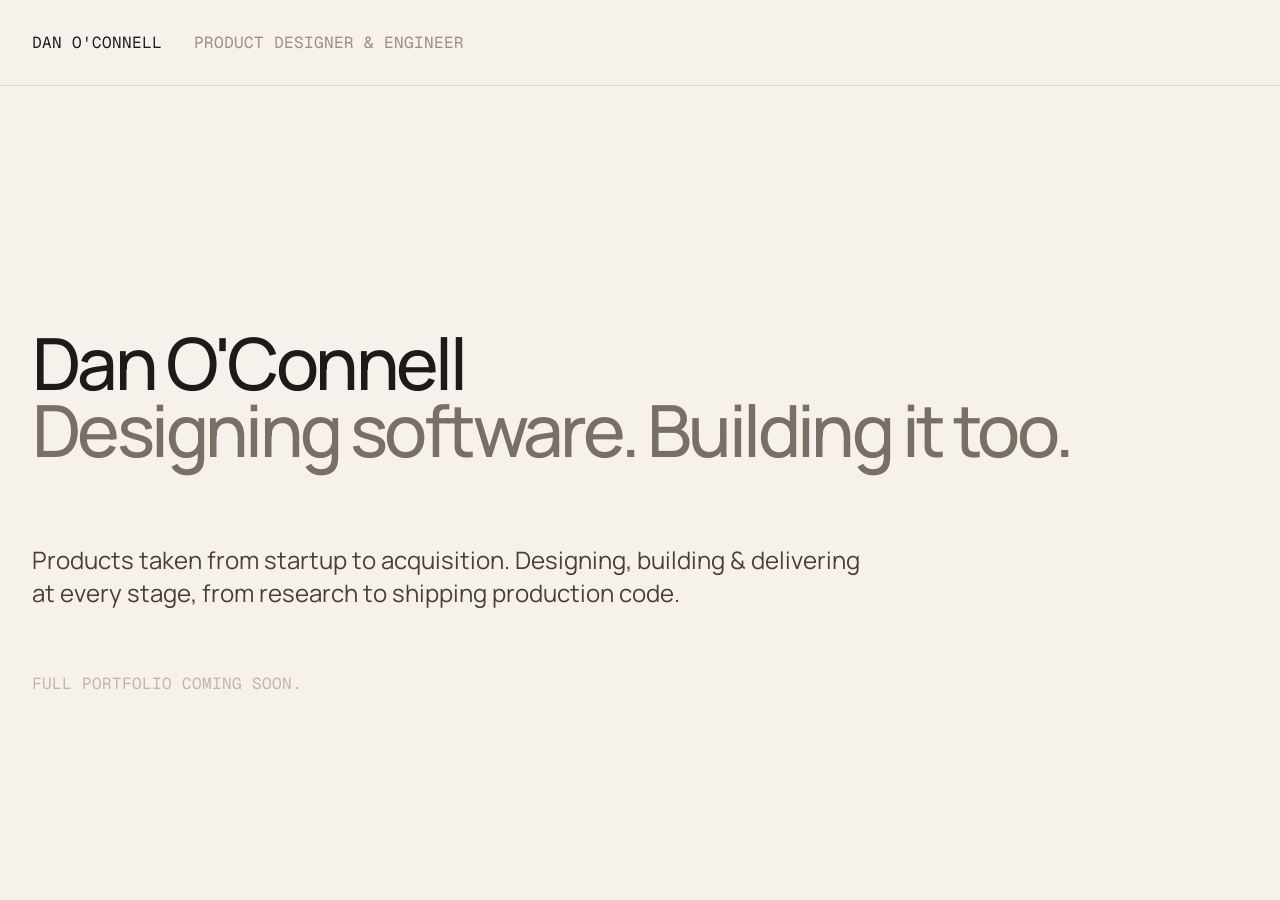
==== commit a484f192: "Add max-width layout system and proportional vertical padding - Add --page-width, --page-pad, --page" ====
--- a/index.html
+++ b/index.html
@@ -13,12 +13,12 @@
     flex: 1;
     display: flex;
     flex-direction: column;
-    padding: 4rem 16rem;
+    padding: 4rem var(--page-x);
     overflow: hidden;
   }
 
   .landing-hero {
-    padding: 9rem 0 4rem;
+    padding: clamp(4rem, 20dvh, 20rem) 0 4rem;
   }
 
   .landing-name {
--- a/style.css
+++ b/style.css
@@ -7,6 +7,10 @@
   --text-body:       #4a3f35;
   --text-body-light: #7a6f65;
   --accent:      #c05a2f;
+
+  --page-width:  1400px;
+  --page-pad:    2rem;
+  --page-x: max(var(--page-pad), calc((100% - var(--page-width)) / 2));
 }
 
 * { box-sizing: border-box; margin: 0; padding: 0; }
@@ -27,7 +31,7 @@
   display: flex;
   align-items: center;
   justify-content: space-between;
-  padding: 2rem 16rem;
+  padding: 2rem var(--page-x);
   border-bottom: 1px solid var(--border);
   flex-shrink: 0;
   font-family: 'Geist Mono', monospace;
@@ -64,8 +68,8 @@
   display: flex;
   align-items: center;
   justify-content: space-between;
-  margin: 0 -16rem;
-  padding: 2rem 16rem;
+  margin: 0 calc(-1 * var(--page-x));
+  padding: 2rem var(--page-x);
   border-top: 1px solid var(--border);
   background: var(--bg);
   flex-shrink: 0;
@@ -100,16 +104,16 @@
   display: flex;
   flex-direction: column;
   justify-content: flex-start;
-  padding: 4rem 16rem 0;
+  padding: 4rem var(--page-x) 0;
   overflow-y: auto;
   overflow-x: hidden;
   scrollbar-width: none;
 }
 .content-pane::-webkit-scrollbar { display: none; }
 
-.content-top { 
-  padding: 8rem 0;
- }
+.content-top {
+  padding: clamp(4rem, 20dvh, 20rem) 0 8rem;
+}
 
 .content-title,
 .content-summary {
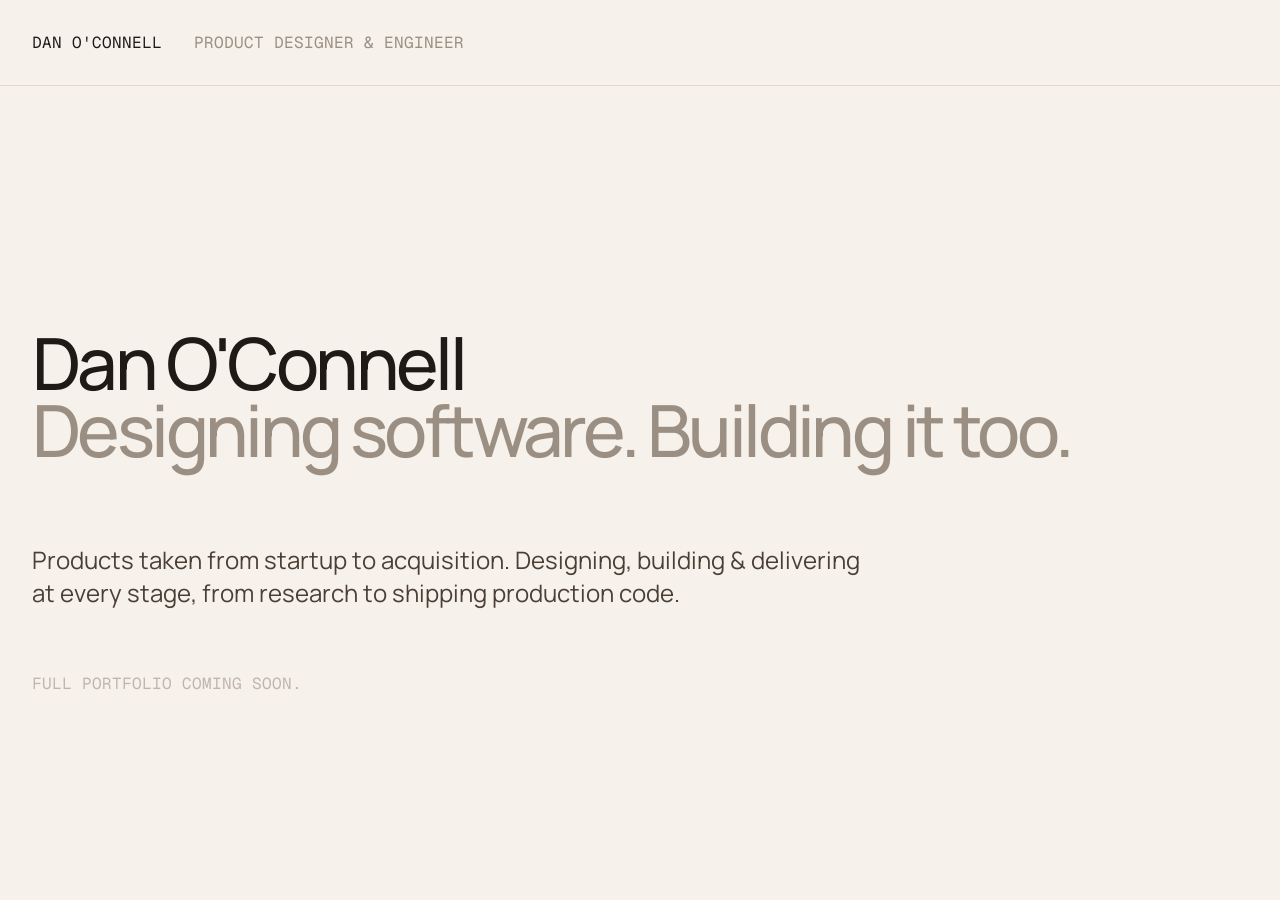
==== commit bf8b2c3f: "Major CSS cleanup and refactor - Merge about.css and fun.css into style.css - Convert all media quer" ====
--- a/index.html
+++ b/index.html
@@ -27,7 +27,7 @@
     font-weight: 500;
     letter-spacing: -0.05em;
     line-height: 0.92;
-    color: var(--text);
+    color: var(--text-darkest);
     margin-bottom: -1rem;
   }
 
@@ -36,7 +36,7 @@
     font-size: 4.5rem;
     font-weight: 500;
     letter-spacing: -0.05em;
-    color: var(--text-body-light);
+    color: var(--text-medium);
     margin-bottom: 4rem;
     overflow: hidden;
     text-overflow: ellipsis;
@@ -47,7 +47,7 @@
 
   .landing-intro {
     font-size: 1.5rem;
-    color: var(--text-body);
+    color: var(--text-dark);
     max-width: 70%;
     overflow: hidden;
     text-overflow: ellipsis;
@@ -60,7 +60,7 @@
     font-family: 'Geist Mono', monospace;
     font-size: 1rem;
     text-transform: uppercase;
-    color: var(--text-subtle);
+    color: var(--text-light);
     padding-bottom: 3rem;
   }
 </style>
@@ -73,11 +73,11 @@
 
 <div class="landing-area">
   <div class="landing-hero">
-    <div class="landing-name" id="landing-name">Dan O'Connell</div>
-    <div class="landing-tagline" id="landing-tagline">Designing software. Building it too.</div>
-    <div class="landing-intro" id="landing-intro">Products taken from startup to acquisition. Designing, building &amp; delivering at every stage, from research to shipping production code.</div>
+    <h1 class="landing-name" id="landing-name">Dan O'Connell</h1>
+    <h2 class="landing-tagline" id="landing-tagline">Designing software. Building it too.</h2>
+    <p class="landing-intro" id="landing-intro">Products taken from startup to acquisition. Designing, building &amp; delivering at every stage, from research to shipping production code.</p>
   </div>
-  <div class="landing-footer-text" id="landing-status">Full portfolio coming soon.</div>
+  <p class="landing-footer-text" id="landing-status">Full portfolio coming soon.</p>
 </div>
 
 <script>
--- a/style.css
+++ b/style.css
@@ -1,16 +1,60 @@
 :root {
   --bg:          #f6f1eb;
   --border:      #e0d8cf;
-  --text:        #1e1a16;
-  --text-muted:  #9a8f82;
-  --text-subtle: #c0b5ac;
-  --text-body:       #4a3f35;
-  --text-body-light: #7a6f65;
+  --text-darkest: #1e1a16;
+  --text-dark:    #4a3f35;
+  --text-medium:  #9a8f82;
+  --text-light:   #c0b5ac;
+  
   --accent:      #c05a2f;
 
   --page-width:  1400px;
   --page-pad:    2rem;
+  --page-pad-s:    1.5rem;
   --page-x: max(var(--page-pad), calc((100% - var(--page-width)) / 2));
+  --page-xs: max(var(--page-pad-s), calc((100% - var(--page-width)) / 2));
+
+  /* Mobile-first: 0.75rem base, 1rem on tablet+ */
+  --mono-size: 0.75rem;
+}
+
+/* ── View transitions ── */
+
+@view-transition {
+  navigation: auto;
+}
+
+::view-transition-old(root) {
+  animation: 280ms ease-out both vt-fade-out;
+}
+
+::view-transition-new(root) {
+  animation: 280ms ease-out both vt-fade-in;
+}
+
+@keyframes vt-fade-out {
+  to { opacity: 0; transform: translateY(-8px); }
+}
+
+@keyframes vt-fade-in {
+  from { opacity: 0; transform: translateY(8px); }
+}
+
+/* Header stays static during transitions */
+.site-header {
+  view-transition-name: site-header;
+}
+
+::view-transition-old(site-header),
+::view-transition-new(site-header) {
+  animation: none;
+}
+
+/* Page load entrance (mirrors vt-fade-in, excludes header) */
+.content-area,
+.project-layout,
+main.about-page {
+  animation: 280ms ease-out both vt-fade-in;
 }
 
 * { box-sizing: border-box; margin: 0; padding: 0; }
@@ -18,73 +62,154 @@
 body {
   font-family: 'Manrope', sans-serif;
   background: var(--bg);
-  color: var(--text);
+  color: var(--text-darkest);
+  min-height: 100dvh;
+  display: flex;
+  flex-direction: column;
+}
+
+/* Pages with internal pane scrolling (work, fun) */
+body.page-fixed {
   height: 100dvh;
-  display: flex;
-  flex-direction: column;
   overflow: hidden;
 }
 
 /* ── Header ── */
 
+/* Mobile-first: column layout */
 .site-header {
+  display: flex;
+  flex-direction: column;
+  align-items: stretch;
+  justify-content: space-between;
+  padding: 1.5rem var(--page-xs);
+  border-bottom: 1px solid var(--border);
+  flex-shrink: 0;
+  font-family: 'Geist Mono', monospace;
+  font-size: var(--mono-size);
+  text-transform: uppercase;
+  color: var(--text-medium);
+  background: var(--bg);
+  transition: padding 0.3s ease;
+}
+
+.header-name {
+  display: block;
+}
+
+.header-name .name {
+  color: var(--text-darkest);
+  display: flex;
+  margin: 0 0 0.25rem 0;
+}
+
+/* Desktop: name inline */
+
+/* Nav hidden on mobile, shown on desktop */
+.site-header .header-nav {
+  display: none;
+}
+
+.site-header a {
+  color: var(--text-medium);
+  text-decoration: none;
+}
+
+.site-header a:hover,
+.site-header a.active { color: var(--text-darkest); border-bottom: 2px solid var(--text-darkest); }
+
+.site-header .name-link { text-decoration: none; }
+.site-header .name-link:hover { border-bottom: none; color: inherit; }
+
+.site-header ul,
+.site-footer ul { margin: 0; padding: 0; list-style-type: none; }
+
+.site-header li,
+.site-footer li {
+  display: inline;
+  margin-left: 0.5rem;
+}
+
+.site-header li.divider,
+.site-footer li.divider { opacity: 0.5; }
+
+/* ── Header top row ── */
+
+.header-top {
   display: flex;
   align-items: center;
   justify-content: space-between;
-  padding: 2rem var(--page-x);
-  border-bottom: 1px solid var(--border);
-  flex-shrink: 0;
-  font-family: 'Geist Mono', monospace;
-  font-size: 1rem;
-  text-transform: uppercase;
-  color: var(--text-muted);
-}
-
-.header-name .name {
-  color: var(--text);
-  margin-right: 2rem;
-}
-
-.site-header a {
-  color: var(--text-muted);
+  width: 100%;
+}
+
+/* ── Hamburger — visible on mobile, hidden on desktop ── */
+
+.menu-toggle {
+  display: block;
+  background: none;
+  border: none;
+  font-size: 1.5rem;
+  color: var(--text-medium);
+  cursor: pointer;
+  font-family: 'Geist Mono', monospace;
+  line-height: 1;
+}
+
+/* ── Mobile expanding nav — shown on mobile, hidden on desktop ── */
+
+.mobile-nav {
+  display: flex;
+  flex-direction: column;
+  gap: 1.5rem;
+  max-height: 0;
+  overflow: hidden;
+  transition: max-height 0.35s ease, padding 0.35s ease;
+  padding-top: 0;
+}
+
+.site-header.menu-open .mobile-nav {
+  max-height: 300px;
+  padding-top: 2rem;
+}
+
+.mobile-nav-link {
+  font-family: 'Geist Mono', monospace;
+  font-size: var(--mono-size);
+  text-transform: uppercase;
+  color: var(--text-medium);
   text-decoration: none;
-}
-
-.site-header a:hover,
-.site-header a.active { color: var(--text); border-bottom: 2px solid var(--text); }
-
-.site-header ul,
-.site-footer ul { margin: 0; padding: 0; list-style-type: none; }
-
-.site-header li,
-.site-footer li { display: inline; }
-
-.site-header li.divider,
-.site-footer li.divider { opacity: 0.5; }
+  align-self: flex-start;
+}
+
+.mobile-nav-link.active { color: var(--accent); }
+.mobile-nav-link:hover  { color: var(--text-darkest); }
 
 /* ── Footer ── */
 
 .site-footer {
   display: flex;
+  flex-direction: column-reverse;
   align-items: center;
+  gap: 1rem;
   justify-content: space-between;
-  margin: 0 calc(-1 * var(--page-x));
-  padding: 2rem var(--page-x);
+  width: 100vw;
+  margin-left: calc(50% - 50vw);
+  padding: 2rem calc(50vw - 50%);
   border-top: 1px solid var(--border);
   background: var(--bg);
   flex-shrink: 0;
   font-family: 'Geist Mono', monospace;
-  font-size: 1rem;
-  text-transform: uppercase;
-  color: var(--text-muted);
+  font-size: var(--mono-size);
+  text-transform: uppercase;
+  color: var(--text-medium);
 }
 
 .site-footer a {
-  color: var(--text-muted);
+  color: var(--text-medium);
   text-decoration: none;
 }
 
-.site-footer a:hover { border-bottom: 2px solid var(--text-muted); }
+.site-footer a:hover { color: var(--text-darkest); border-bottom: 2px solid var(--text-darkest); }
 
 /* ── Content area ── */
 
@@ -96,7 +221,6 @@
   background: var(--bg);
 }
 
-
 .content-pane {
   position: relative;
   z-index: 1;
@@ -104,24 +228,43 @@
   display: flex;
   flex-direction: column;
   justify-content: flex-start;
-  padding: 4rem var(--page-x) 0;
+  padding: 4rem var(--page-xs) 0;
   overflow-y: auto;
-  overflow-x: hidden;
+  overflow-x: clip;
   scrollbar-width: none;
 }
-.content-pane::-webkit-scrollbar { display: none; }
 
 .content-top {
-  padding: clamp(4rem, 20dvh, 20rem) 0 8rem;
+  padding: clamp(4rem, 12dvh, 10rem) 0 8rem;
+}
+
+h1, .h1 {
+  font-family: 'Manrope', sans-serif;
+  font-size: 2.25rem;
+  font-weight: 600;
+  letter-spacing: -0.025em;
+  color: var(--text-darkest);
+}
+
+h2 {
+  font-family: 'Manrope', sans-serif;
+  font-size: 2rem;
+  font-weight: 500;
+  letter-spacing: -0.025em;
+  color: var(--text-darkest);
+}
+
+h3 {
+  color: var(--text-dark);
+  font-weight: 400;
+}
+
+.content-title {
+  margin-bottom: 0;
 }
 
 .content-title,
 .content-summary {
-  font-family: 'Manrope', sans-serif;
-  font-size: 4.5rem;
-  font-weight: 500;
-  letter-spacing: -0.05em;
-  color: var(--text);
   overflow: hidden;
   text-overflow: ellipsis;
   display: -webkit-box;
@@ -130,27 +273,41 @@
 }
 
 .content-summary {
-  color: var(--text-body-light);
-  margin: -2rem 0 4rem;
+  color: var(--text-medium);
+  margin: 0 0 2rem 0;
+  -webkit-line-clamp: 2;
 }
 
 .content-intro {
-  color: var(--text-body);
-  font-size: 1.5rem;
-  max-width: 75%;
   overflow: hidden;
   text-overflow: ellipsis;
   display: -webkit-box;
-  -webkit-line-clamp: 2;
+  -webkit-line-clamp: 4;
   -webkit-box-orient: vertical;
+  max-width: 90%;
 }
 
 /* ── Work grid ── */
 
 .work-grid {
-  columns: 2;
+  columns: 1;
   column-gap: 2rem;
   padding: 6rem 0;
+}
+
+.work-card-link {
+  display: block;
+  text-decoration: none;
+  break-inside: avoid;
+  transition: transform 0.2s ease;
+}
+
+.work-card-link:hover { transform: translateY(-4px); }
+
+.work-card-link .card-media { transition: box-shadow 0.2s ease; }
+
+.work-card-link:hover .card-media {
+  box-shadow: 0 12px 32px rgba(30, 26, 22, 0.1);
 }
 
 .work-card {
@@ -168,25 +325,906 @@
 .card-media--landscape { aspect-ratio: 4 / 3; }
 .card-media--square    { aspect-ratio: 1 / 1; }
 
+/* Mobile: stacked card info */
 .card-info {
   display: flex;
-  justify-content: space-between;
+  flex-direction: column;
   align-items: baseline;
   margin-bottom: 1rem;
-  gap: 1rem;
+  gap: 0.25rem;
 }
 
 .card-title {
   font-size: 1rem;
   font-weight: 400;
-  color: var(--text);
+  color: var(--text-darkest);
 }
 
 .card-meta {
   font-family: 'Geist Mono', monospace;
   font-size: 0.75rem;
-  color: var(--text-muted);
+  color: var(--text-medium);
   text-transform: uppercase;
   letter-spacing: 0.06em;
   white-space: nowrap;
 }
+
+/* ─────────────────────────── PROJECT PAGE ─────────────────────────── */
+
+/* Header: sticky by default (for scrollable pages) */
+.site-header {
+  position: sticky;
+  top: 0;
+  z-index: 100;
+}
+
+/* Fixed-viewport pages: header not sticky (always visible as flex item) */
+body.page-fixed .site-header {
+  position: relative;
+}
+
+/* Mobile back link: visible by default, hidden on desktop */
+.mobile-back {
+  display: block;
+  margin-bottom: 1.5rem;
+}
+
+/* Scrollable pages: footer is full-width direct child of body */
+.site-footer-page {
+  width: 100%;
+  padding: 2rem var(--page-x);
+}
+
+/* Mobile: no grid, desktop: 2-col with sidebar */
+.project-layout {
+  overflow-x: hidden;
+  padding: 4rem var(--page-xs) 0;
+}
+
+/* ── Sidebar — hidden on mobile, shown on desktop ── */
+
+.project-sidebar {
+  position: sticky;
+  top: 0;
+  height: 100dvh;
+  padding: clamp(4rem, 12dvh, 10rem) 2rem 3rem 0;
+  display: none;
+  flex-direction: column;
+  gap: 2rem;
+  border-right: 1px solid var(--border);
+}
+
+.project-heading {
+  margin-bottom: 2rem;
+  line-height: 1.2;
+}
+
+.back-link {
+  font-family: 'Geist Mono', monospace;
+  font-size: var(--mono-size);
+  text-transform: uppercase;
+  letter-spacing: 0.06em;
+  color: var(--text-medium);
+  text-decoration: none;
+}
+.back-link:hover { color: var(--text-darkest); }
+
+.toc {
+  display: flex;
+  flex-direction: column;
+  gap: 2rem;
+  padding-top: 3.5rem;
+}
+
+.toc-link {
+  font-family: 'Geist Mono', monospace;
+  font-size: var(--mono-size);
+  text-transform: uppercase;
+  color: var(--text-medium);
+  text-decoration: none;
+  align-self: flex-start;
+}
+.toc-link:hover,
+.toc-link.active { color: var(--text-darkest); }
+
+.toc-link:hover .toc-num { color: var(--text-darkest); }
+
+.toc-link.active { border-bottom: 2px solid var(--text-darkest); }
+
+.toc-link.active .toc-num { color: var(--text-darkest); }
+
+.toc-num,
+.section-num {
+  font-family: 'Geist Mono', monospace;
+  font-size: var(--mono-size);
+  color: var(--text-light);
+}
+
+.toc-text { margin-left: 0.5rem; }
+
+/* ── Main content ── */
+
+.project-content {
+  width: 100%;
+  padding: clamp(2rem, 5.5dvh, 10rem) 0 8rem;
+}
+
+.project-eyebrow {
+  font-family: 'Geist Mono', monospace;
+  font-size: var(--mono-size);
+  text-transform: uppercase;
+  letter-spacing: 0.08em;
+  margin-bottom: 0.5rem;
+  color: var(--text-medium);
+}
+
+.project-title {
+  font-size: 4.5rem;
+  font-weight: 500;
+  letter-spacing: -0.04em;
+  line-height: 1;
+  color: var(--text-darkest);
+  margin-bottom: 3rem;
+}
+
+.project-hero {
+  width: 100%;
+  aspect-ratio: 16 / 9;
+  background: var(--border);
+  border-radius: 0.5rem;
+  margin-bottom: 4rem;
+}
+
+/* ── Meta row ── */
+
+/* Mobile: wraps into 2-col pairs */
+.project-meta {
+  display: flex;
+  flex-wrap: wrap;
+  gap: 2rem;
+  padding: 2rem 0;
+  border-top: 1px solid var(--border);
+  border-bottom: 1px solid var(--border);
+  margin-bottom: 4rem;
+}
+
+.meta-item {
+  display: flex;
+  flex-direction: column;
+  flex: 1 0 40%;
+}
+
+.meta-label {
+  font-family: 'Geist Mono', monospace;
+  font-size: var(--mono-size);
+  text-transform: uppercase;
+  letter-spacing: 0.08em;
+  color: var(--text-medium);
+  margin-bottom: 0.5rem;
+}
+
+.meta-value {
+  font-size: 1rem;
+  color: var(--text-darkest);
+  line-height: 1.5;
+}
+
+.meta-value ul { list-style: none; padding: 0; margin: 0; }
+
+.meta-value li::before { content: '•'; margin-right: 0.25rem; }
+
+/* ── Sections ── */
+
+.project-section {
+  margin-bottom: 5rem;
+  scroll-margin-top: 6rem;
+}
+
+.section-eyebrow {
+  font-family: 'Geist Mono', monospace;
+  font-size: var(--mono-size);
+  text-transform: uppercase;
+  color: var(--text-medium);
+  margin-bottom: 1rem;
+  display: flex;
+  align-items: center;
+  gap: 0.5rem;
+}
+
+.project-lead {
+  font-size: 1.5rem;
+  color: var(--text-darkest);
+  line-height: 1.5;
+  margin-bottom: 2rem;
+}
+
+.section-title {
+  font-size: 2rem;
+  font-weight: 600;
+  letter-spacing: -0.03em;
+  color: var(--text-darkest);
+  margin-bottom: 1rem;
+  max-width: 640px;
+}
+
+.section-body {
+  font-size: 1rem;
+  font-weight: 300;
+  color: var(--text-dark);
+  line-height: 1.8;
+  max-width: 640px;
+}
+
+.section-img {
+  width: 100%;
+  aspect-ratio: 16 / 9;
+  background: var(--border);
+  border-radius: 0.5rem;
+  margin: 2rem 0;
+}
+
+.section-img--short { aspect-ratio: 21 / 9; }
+
+.section-cols {
+  display: grid;
+  grid-template-columns: 1fr 1fr 1fr;
+  gap: 2rem;
+  margin-top: 2rem;
+}
+
+.section-col-title {
+  font-size: 1rem;
+  font-weight: 600;
+  color: var(--text-darkest);
+  margin-bottom: 0.5rem;
+}
+
+.section-col-body {
+  font-size: 1rem;
+  font-weight: 300;
+  color: var(--text-dark);
+  line-height: 1.7;
+}
+
+/* ─────────────────────────── ABOUT PAGE ─────────────────────────── */
+/* ── Page layout ── */
+
+.about-page {
+  padding: clamp(4rem, 19dvh, 20rem) var(--page-xs) 0;
+}
+
+/* ── Hero — mobile: single column ── */
+
+.about-hero {
+  display: grid;
+  grid-template-columns: 1fr;
+  gap: 2rem;
+  align-items: start;
+  margin-bottom: 6rem;
+}
+
+.about-hero-text {
+  display: flex;
+  flex-direction: column;
+  gap: 1.25rem;
+}
+
+/* Availability */
+.about-availability {
+  display: flex;
+  align-items: center;
+  gap: 0.5rem;
+}
+
+.availability-dot {
+  width: 0.5rem;
+  height: 0.5rem;
+  border-radius: 50%;
+  background: #4a9a6a;
+  animation: pulse-dot 2s ease-in-out infinite;
+  flex-shrink: 0;
+}
+
+@keyframes pulse-dot {
+  0%, 100% { opacity: 1; }
+  50%       { opacity: 0.4; }
+}
+
+.availability-label {
+  font-family: 'Geist Mono', monospace;
+  font-size: var(--mono-size);
+  text-transform: uppercase;
+  letter-spacing: 0.06em;
+  color: #4a9a6a;
+}
+
+/* Title */
+.about-title {
+  cursor: crosshair;
+}
+
+/* Currently */
+.about-currently {
+  font-size: 0.9rem;
+  color: var(--text-light);
+  font-weight: 300;
+}
+
+.currently-label {
+  font-family: 'Geist Mono', monospace;
+  font-size: var(--mono-size);
+  text-transform: uppercase;
+  letter-spacing: 0.06em;
+  color: var(--text-medium);
+  margin-right: 0.25rem;
+}
+
+/* Photo — mobile: full width; desktop: fixed size */
+.about-photo {
+  width: 100%;
+  height: 220px;
+  border-radius: 0.75rem;
+  background: var(--border);
+  flex-shrink: 0;
+}
+
+/* ── Bio columns — mobile: 1-col; desktop: 2-col ── */
+
+.about-bio {
+  display: grid;
+  grid-template-columns: 1fr;
+  gap: 1.5rem;
+  margin-bottom: 6rem;
+  margin-right: 0;
+  padding-bottom: 4rem;
+  border-bottom: 1px solid var(--border);
+  font-size: 1rem;
+  font-weight: 300;
+  color: var(--text-dark);
+  line-height: 1.8;
+}
+
+/* ── Logo marquee ── */
+
+.marquee-section {
+  padding-bottom: 6rem;
+}
+
+.marquee-label {
+  font-family: 'Geist Mono', monospace;
+  font-size: var(--mono-size);
+  text-transform: uppercase;
+  letter-spacing: 0.08em;
+  color: var(--text-light);
+  margin-bottom: 2rem;
+}
+
+.marquee-track {
+  overflow: hidden;
+  mask-image: linear-gradient(to right, transparent, black 10%, black 90%, transparent);
+  -webkit-mask-image: linear-gradient(to right, transparent, black 10%, black 90%, transparent);
+}
+
+.marquee-inner {
+  display: flex;
+  gap: 2rem;
+  width: max-content;
+  animation: marquee 20s linear infinite;
+}
+
+.marquee-inner:hover { animation-play-state: paused; }
+
+@keyframes marquee {
+  from { transform: translateX(0); }
+  to   { transform: translateX(-25%); }
+}
+
+.marquee-logo {
+  width: 10rem;
+  height: 6rem;
+  border-radius: 0.5rem;
+  background: var(--border);
+  flex-shrink: 0;
+}
+
+/* ── Career list ── */
+
+.career-section {
+  padding-bottom: 6rem;
+}
+
+.career-label {
+  font-family: 'Geist Mono', monospace;
+  font-size: var(--mono-size);
+  text-transform: uppercase;
+  letter-spacing: 0.08em;
+  color: var(--text-light);
+  margin-bottom: 2rem;
+}
+
+.career-row {
+  position: relative;
+  display: flex;
+  align-items: center;
+  gap: 1rem;
+  border-bottom: 1px solid var(--border);
+  padding: 1rem;
+  cursor: crosshair;
+  transition: background 0.15s;
+}
+
+.career-row.career-open {
+  background: color-mix(in srgb, var(--accent) 5%, var(--bg));
+}
+
+.career-row.career-open .career-sub { color: var(--accent); opacity: 0.7; }
+.career-row.career-open .career-role { font-weight: 500; }
+
+.career-logo {
+  width: 1.5rem;
+  height: 1.5rem;
+  border-radius: 4px;
+  background: var(--border);
+  flex-shrink: 0;
+}
+
+.career-text {
+  flex: 1;
+  min-width: 0;
+  display: flex;
+  flex-direction: column;
+  gap: 0.15rem;
+}
+
+.career-sub {
+  font-family: 'Geist Mono', monospace;
+  font-size: var(--mono-size);
+  text-transform: uppercase;
+  color: var(--text-light);
+  letter-spacing: 0.04em;
+  white-space: nowrap;
+  overflow: hidden;
+  text-overflow: ellipsis;
+}
+
+.career-role {
+  font-family: 'Manrope', sans-serif;
+  font-size: 1rem;
+  font-weight: 300;
+  color: var(--text-dark);
+  white-space: nowrap;
+  overflow: hidden;
+  text-overflow: ellipsis;
+}
+
+/* Tags hidden on mobile, shown on desktop */
+.career-tags {
+  display: none;
+  flex-direction: column;
+  align-items: flex-end;
+  gap: 0.3rem;
+  flex-shrink: 0;
+}
+
+/* ── Timeline (old, keeping for reference) ── */
+
+.timeline {
+  position: relative;
+  padding-bottom: 6rem;
+}
+
+.timeline-line {
+  position: absolute;
+  left: 0.5rem;
+  top: 0;
+  bottom: 0;
+  width: 1px;
+  background: var(--border);
+}
+
+.timeline-group-label {
+  font-family: 'Geist Mono', monospace;
+  font-size: var(--mono-size);
+  text-transform: uppercase;
+  color: var(--text-light);
+  letter-spacing: 0.08em;
+  margin-bottom: 2rem;
+  margin-left: 2.5rem;
+  padding-top: 3rem;
+}
+
+.timeline-group-label:first-child {
+  padding-top: 0;
+}
+
+/* ── Entry ── */
+
+.timeline-entry {
+  position: relative;
+  display: flex;
+  gap: 1.5rem;
+  margin-bottom: 2.5rem;
+}
+
+.timeline-dot {
+  width: 1rem;
+  height: 1rem;
+  border-radius: 50%;
+  background: var(--bg);
+  border: 2px solid var(--border);
+  flex-shrink: 0;
+  margin-top: 0.25rem;
+  z-index: 1;
+}
+
+.timeline-dot--open {
+  border-color: var(--accent);
+  background: color-mix(in srgb, var(--accent) 10%, var(--bg));
+}
+
+.timeline-body {
+  flex: 1;
+  padding-bottom: 2rem;
+  border-bottom: 1px solid var(--border);
+}
+
+.timeline-entry:last-child .timeline-body {
+  border-bottom: none;
+}
+
+.timeline-main {
+  display: flex;
+  gap: 1rem;
+  align-items: flex-start;
+}
+
+/* ── Logo ── */
+
+.timeline-logo {
+  width: 2rem;
+  height: 2rem;
+  border-radius: 0.375rem;
+  background: var(--border);
+  flex-shrink: 0;
+  display: flex;
+  align-items: center;
+  justify-content: center;
+  font-size: 0.75rem;
+  color: var(--text-medium);
+}
+
+.timeline-logo--open {
+  background: color-mix(in srgb, var(--accent) 12%, var(--bg));
+  color: var(--accent);
+  font-weight: 600;
+}
+
+/* ── Info ── */
+
+.timeline-info {
+  flex: 1;
+  display: flex;
+  flex-direction: column;
+  gap: 0.2rem;
+}
+
+.timeline-role {
+  font-size: 0.95rem;
+  font-weight: 600;
+  color: var(--text-darkest);
+}
+
+.timeline-company {
+  font-size: 0.9rem;
+  color: var(--text-medium);
+}
+
+.timeline-period {
+  font-family: 'Geist Mono', monospace;
+  font-size: calc(var(--mono-size) * 0.85);
+  color: var(--text-light);
+  margin-top: 0.15rem;
+}
+
+.timeline-location {
+  font-size: 0.8rem;
+  color: var(--text-light);
+}
+
+.timeline-skills {
+  font-size: 0.8rem;
+  color: var(--text-medium);
+  margin-top: 0.25rem;
+  font-weight: 300;
+}
+
+/* ── Tags — hidden on mobile ── */
+
+.timeline-tags {
+  display: none;
+  flex-direction: column;
+  gap: 0.35rem;
+  align-items: flex-end;
+  flex-shrink: 0;
+}
+
+.tag {
+  font-family: 'Geist Mono', monospace;
+  font-size: 0.6rem;
+  text-transform: uppercase;
+  letter-spacing: 0.06em;
+  padding: 0.2rem 0.5rem;
+  border-radius: 2rem;
+  white-space: nowrap;
+}
+
+.tag--edu     { background: #e8eef8; color: #4a6fa5; }
+.tag--agency  { background: #f0ece5; color: #7a6a58; }
+.tag--brand   { background: #f4ede2; color: #c05a2f; }
+.tag--freelance { background: #edf4ed; color: #4a7a4a; }
+.tag--startup { background: #f0e8f4; color: #7a4a9a; }
+.tag--corp    { background: #e8f4f0; color: #2a7a6a; }
+.tag--open    { background: color-mix(in srgb, var(--accent) 12%, transparent); color: var(--accent); }
+.tag--country { background: var(--bg); border: 1px solid var(--border); color: var(--text-medium); }
+.tag--date    { background: var(--bg); border: 1px solid var(--border); color: var(--text-light); }
+
+/* ── Sub-roles (nested) ── */
+
+.timeline-sub-roles {
+  margin-top: 1rem;
+  margin-left: 3.5rem;
+  display: flex;
+  flex-direction: column;
+  gap: 0.75rem;
+}
+
+.timeline-sub-role {
+  display: flex;
+  flex-direction: column;
+  gap: 0.15rem;
+  padding-left: 1rem;
+  border-left: 2px solid var(--border);
+}
+
+.timeline-sub-role .timeline-role {
+  font-size: 0.875rem;
+}
+
+.timeline-sub-role .timeline-period {
+  font-family: 'Geist Mono', monospace;
+  font-size: calc(var(--mono-size) * 0.8);
+  color: var(--text-light);
+}
+
+.timeline-sub-role .timeline-skills {
+  font-size: 0.75rem;
+}
+
+/* ── Duration bar ── */
+
+.timeline-bar {
+  margin-top: 1rem;
+  margin-left: 3.5rem;
+  height: 2px;
+  background: var(--border);
+  border-radius: 1px;
+}
+
+.timeline-bar-fill {
+  height: 100%;
+  background: var(--text-medium);
+  border-radius: 1px;
+  min-width: 4px;
+}
+
+.timeline-entry--open .timeline-bar-fill {
+  background: var(--accent);
+}
+
+/* ── Open entry ── */
+
+.timeline-entry--open .timeline-body {
+  border-bottom: none;
+}
+
+/* ─────────────────────────── FUN PAGE ─────────────────────────── */
+/* ── Fun hero — single column, no photo ── */
+.fun-hero {
+  grid-template-columns: 1fr;
+  margin-bottom: 4rem;
+  padding-top: clamp(0rem, 15dvh, 16rem);
+}
+
+.fun-intro {
+  font-size: 1rem;
+  color: var(--text-dark);
+}
+
+/* ── Fun page grid — mobile: single column; desktop: asymmetric ── */
+
+.fun-grid {
+  display: flex;
+  flex-direction: column;
+  gap: 0;
+  padding: 6rem 0;
+}
+
+.fun-row,
+.fun-row--reverse,
+.fun-row--trio {
+  display: grid;
+  grid-template-columns: 1fr;
+  gap: 0;
+  align-items: start;
+}
+
+.fun-media--landscape  { aspect-ratio: 4 / 3; }
+.fun-media--portrait   { aspect-ratio: 3 / 4; }
+.fun-media--square     { aspect-ratio: 1 / 1; }
+.fun-media--wide       { aspect-ratio: 16 / 9; }
+
+/* ── 768px+ ── */
+@media (min-width: 768px) {
+
+:root { --mono-size: 1rem; }
+
+  .site-header {
+    flex-direction: row;
+    align-items: center;
+    padding: 2rem var(--page-x);
+    transition: padding-bottom 0.35s ease;
+  }
+
+.header-name .name {
+    display: inline;
+    margin: 0 2rem 0 0;
+  }
+
+.site-header .header-nav {
+    display: block;
+  }
+
+.menu-toggle { display: none; }
+
+.mobile-nav { display: none; }
+
+.site-footer { flex-direction: row; }
+
+.content-pane {
+    padding: 4rem var(--page-x) 0;
+  }
+
+.content-top { padding: clamp(4rem, 24dvh, 20rem) 0 8rem; }
+
+  h1, .h1 {
+    font-size: 4.5rem;
+  }
+
+  h2 {
+    font-size: 2.25rem;
+  }
+
+  h3 {
+    font-size: 2rem;
+  }
+
+  .content-title {
+    margin-bottom: 0.5rem;
+  }
+
+.content-title,
+  .content-summary {
+    -webkit-line-clamp: 1;
+  }
+
+  .content-summary {
+    margin: -2rem 0 2rem;
+  }
+
+  .content-title {
+    margin-bottom: 1rem;
+  }
+
+  .content-intro {
+    -webkit-line-clamp: 2;
+    max-width: 75%;
+  }
+
+.card-info {
+    flex-direction: row;
+    justify-content: space-between;
+    gap: 1rem;
+  }
+
+body.page-fixed .site-header {
+    position: relative;
+    top: auto;
+    z-index: 100;
+    background: var(--bg);
+  }
+
+.mobile-back { display: none; }
+
+.project-layout {
+    display: grid;
+    grid-template-columns: 16rem 1fr;
+  }
+
+.project-sidebar {
+    display: flex;
+  }
+
+  .project-heading {
+    line-height: 1;
+  }
+
+.project-content {
+    padding: clamp(4rem, 20dvh, 20rem) 0 16rem 8rem;
+  }
+
+.project-eyebrow {
+    margin: 1.75rem 0 1rem;
+  }
+
+.project-meta {
+    flex-wrap: nowrap;
+  }
+
+  .meta-item {
+    flex: 1 0 auto;
+  }
+
+.meta-value {
+    font-size: 1.25rem;
+  }
+
+.about-page {
+    padding: clamp(4rem, 29dvh, 40rem) var(--page-x) 0;
+  }
+
+.about-hero {
+    grid-template-columns: 1fr auto;
+    gap: 4rem;
+  }
+
+.about-photo {
+    width: 200px;
+    height: 240px;
+  }
+
+.about-bio {
+    grid-template-columns: 1fr 1fr;
+    gap: 3rem;
+    margin-right: 20vw;
+  }
+
+.marquee-logo {
+    width: 15rem;
+    height: 9rem;
+  }
+
+.career-tags { display: flex; }
+
+.timeline-logo {
+    width: 2.5rem;
+    height: 2.5rem;
+  }
+
+.timeline-tags { display: flex; }
+
+.fun-hero {
+    padding-top: clamp(0rem, 25dvh, 36rem);
+  }
+}
+
+/* ── 1024px+ ── */
+@media (min-width: 1024px) {
+
+.work-grid { columns: 2; }
+
+.fun-grid { gap: 3rem; }
+
+  .fun-row         { grid-template-columns: 62fr 38fr; gap: 2rem; }
+  .fun-row--reverse { grid-template-columns: 38fr 62fr; gap: 2rem; }
+  .fun-row--trio   { grid-template-columns: 50fr 20fr 30fr; gap: 2rem; }
+}
